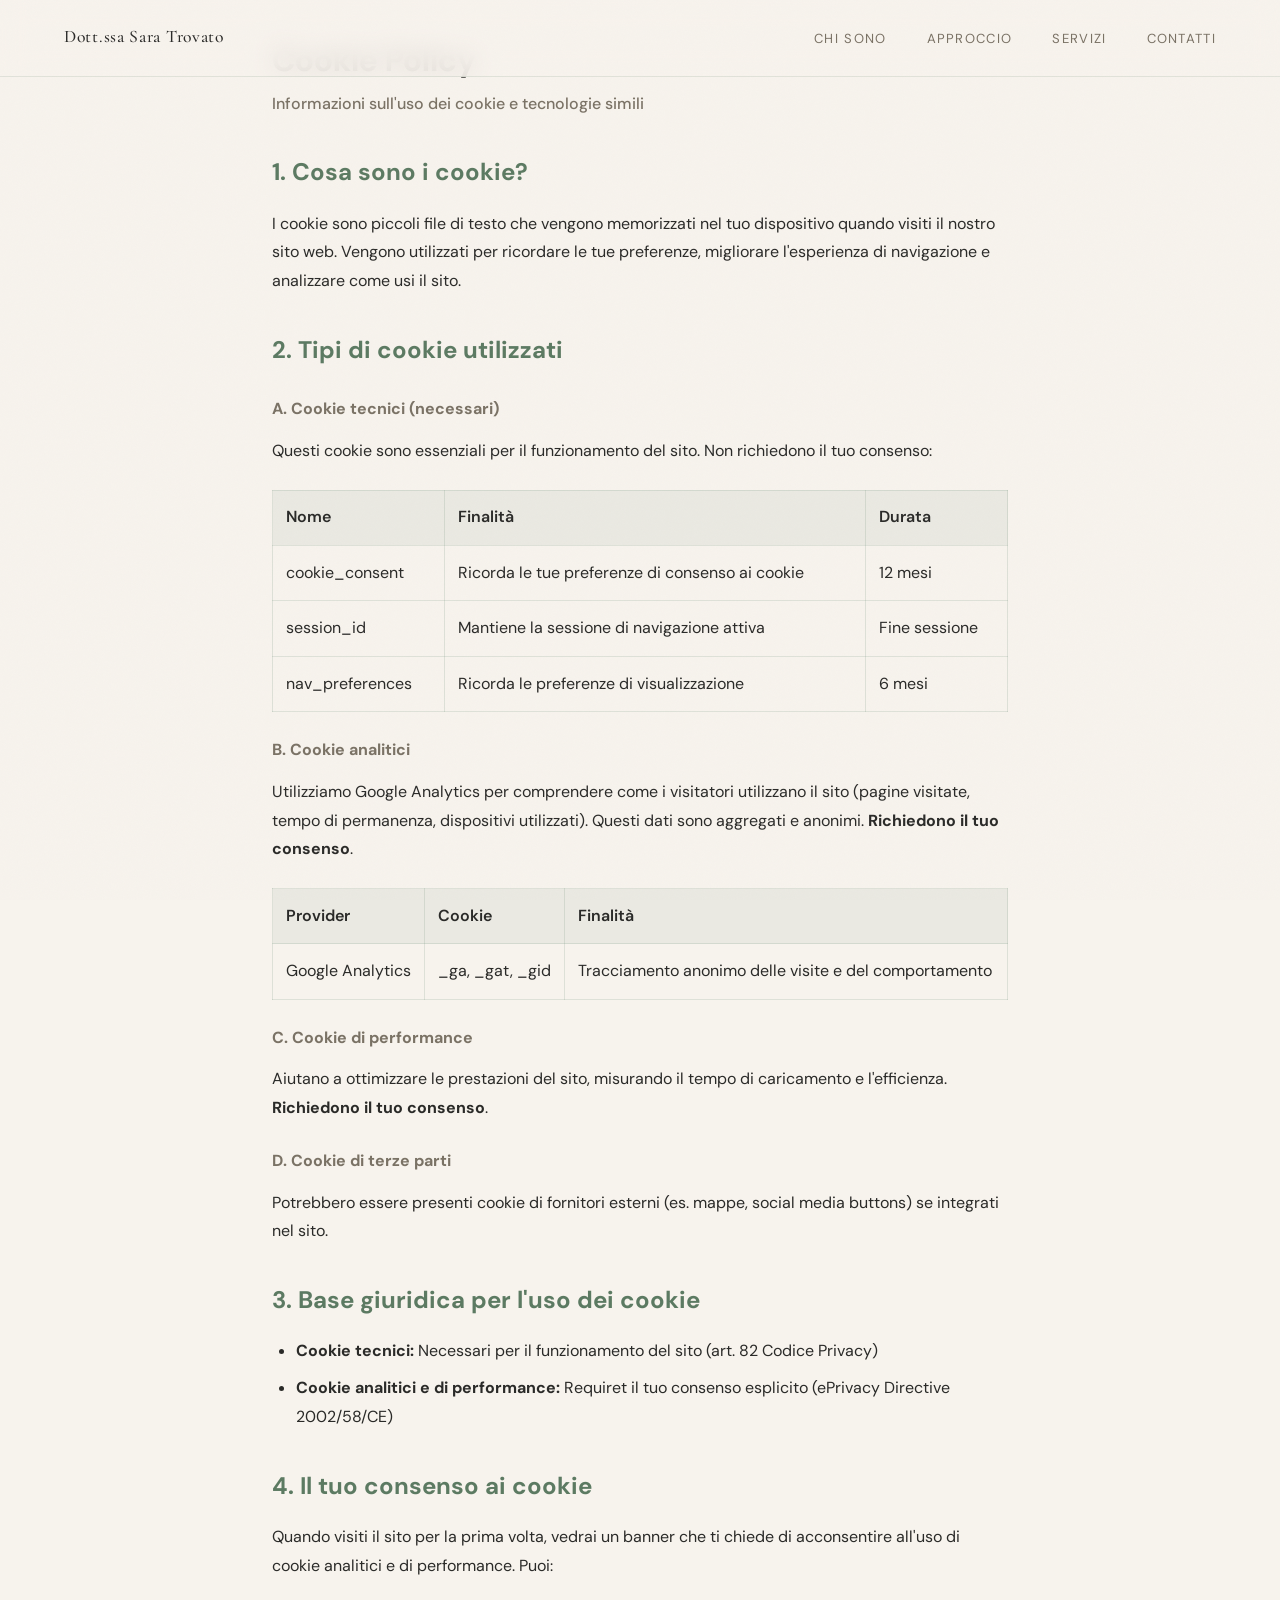
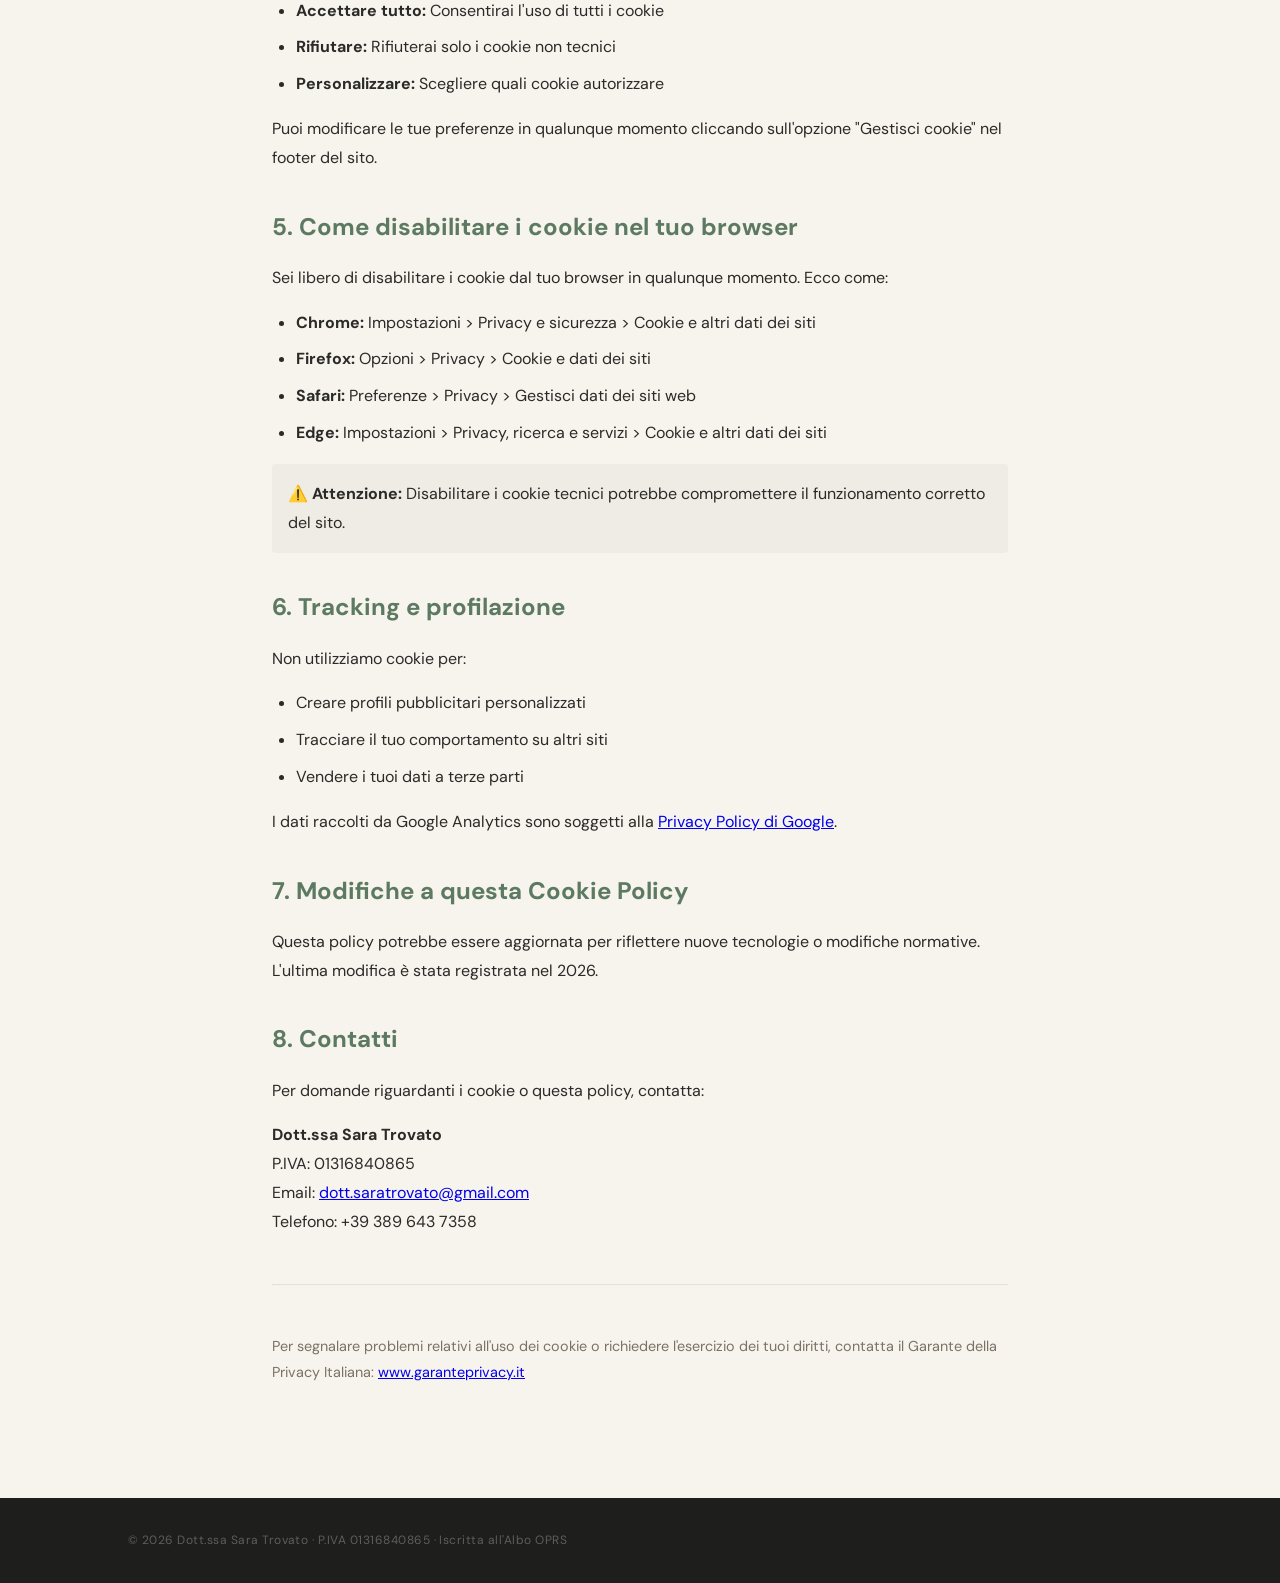
==== cookie.html @ 1e1a82c6 "Initial commit: sito psicoterapia con privacy, cookie policy e google analytics setup" ====
<!DOCTYPE html>
<html lang="it">
<head>
  <meta charset="UTF-8" />
  <meta name="viewport" content="width=device-width, initial-scale=1.0" />
  <title>Cookie Policy — Dott.ssa Sara Trovato</title>
  <link rel="preconnect" href="https://fonts.googleapis.com" />
  <link rel="preconnect" href="https://fonts.gstatic.com" crossorigin />
  <link href="https://fonts.googleapis.com/css2?family=Cormorant+Garamond:ital,wght@0,300;0,400;0,500;0,600;1,300;1,400&family=DM+Sans:wght@300;400;500&display=swap" rel="stylesheet" />
  <link rel="stylesheet" href="styles.css" />
  <style>
    .policy-content { max-width: 800px; margin: 0 auto; padding: 2rem; line-height: 1.8; }
    .policy-content h2 { margin-top: 2rem; margin-bottom: 1rem; color: var(--sage-dk); }
    .policy-content h3 { margin-top: 1.5rem; margin-bottom: 0.8rem; font-size: 1rem; color: var(--warm-mid); }
    .policy-content p { margin-bottom: 1rem; }
    .policy-content ul { margin-left: 1.5rem; margin-bottom: 1rem; }
    .policy-content li { margin-bottom: 0.5rem; }
    .cookie-table { width: 100%; border-collapse: collapse; margin: 1.5rem 0; }
    .cookie-table th, .cookie-table td { border: 1px solid rgba(122, 148, 128, 0.2); padding: 0.8rem; text-align: left; }
    .cookie-table th { background: rgba(122, 148, 128, 0.1); font-weight: 600; }
  </style>
</head>
<body>
  <nav style="margin-bottom: 6rem;">
    <a class="nav-name" href="index.html">Dott.ssa Sara Trovato</a>
    <ul class="nav-links">
      <li><a href="index.html#chi-sono">Chi sono</a></li>
      <li><a href="index.html#approccio">Approccio</a></li>
      <li><a href="index.html#servizi">Servizi</a></li>
      <li><a href="index.html#contatti">Contatti</a></li>
    </ul>
  </nav>

  <div class="policy-content">
    <h1>Cookie Policy</h1>
    <p style="font-weight: 500; color: var(--warm-mid);">Informazioni sull'uso dei cookie e tecnologie simili</p>

    <h2>1. Cosa sono i cookie?</h2>
    <p>
      I cookie sono piccoli file di testo che vengono memorizzati nel tuo dispositivo quando visiti il nostro sito web. Vengono utilizzati per ricordare le tue preferenze, migliorare l'esperienza di navigazione e analizzare come usi il sito.
    </p>

    <h2>2. Tipi di cookie utilizzati</h2>

    <h3>A. Cookie tecnici (necessari)</h3>
    <p>
      Questi cookie sono essenziali per il funzionamento del sito. Non richiedono il tuo consenso:
    </p>
    <table class="cookie-table">
      <tr>
        <th>Nome</th>
        <th>Finalità</th>
        <th>Durata</th>
      </tr>
      <tr>
        <td>cookie_consent</td>
        <td>Ricorda le tue preferenze di consenso ai cookie</td>
        <td>12 mesi</td>
      </tr>
      <tr>
        <td>session_id</td>
        <td>Mantiene la sessione di navigazione attiva</td>
        <td>Fine sessione</td>
      </tr>
      <tr>
        <td>nav_preferences</td>
        <td>Ricorda le preferenze di visualizzazione</td>
        <td>6 mesi</td>
      </tr>
    </table>

    <h3>B. Cookie analitici</h3>
    <p>
      Utilizziamo Google Analytics per comprendere come i visitatori utilizzano il sito (pagine visitate, tempo di permanenza, dispositivi utilizzati). Questi dati sono aggregati e anonimi. <strong>Richiedono il tuo consenso</strong>.
    </p>
    <table class="cookie-table">
      <tr>
        <th>Provider</th>
        <th>Cookie</th>
        <th>Finalità</th>
      </tr>
      <tr>
        <td>Google Analytics</td>
        <td>_ga, _gat, _gid</td>
        <td>Tracciamento anonimo delle visite e del comportamento</td>
      </tr>
    </table>

    <h3>C. Cookie di performance</h3>
    <p>
      Aiutano a ottimizzare le prestazioni del sito, misurando il tempo di caricamento e l'efficienza. <strong>Richiedono il tuo consenso</strong>.
    </p>

    <h3>D. Cookie di terze parti</h3>
    <p>
      Potrebbero essere presenti cookie di fornitori esterni (es. mappe, social media buttons) se integrati nel sito.
    </p>

    <h2>3. Base giuridica per l'uso dei cookie</h2>
    <ul>
      <li><strong>Cookie tecnici:</strong> Necessari per il funzionamento del sito (art. 82 Codice Privacy)</li>
      <li><strong>Cookie analitici e di performance:</strong> Requiret il tuo consenso esplicito (ePrivacy Directive 2002/58/CE)</li>
    </ul>

    <h2>4. Il tuo consenso ai cookie</h2>
    <p>
      Quando visiti il sito per la prima volta, vedrai un banner che ti chiede di acconsentire all'uso di cookie analitici e di performance. Puoi:
    </p>
    <ul>
      <li><strong>Accettare tutto:</strong> Consentirai l'uso di tutti i cookie</li>
      <li><strong>Rifiutare:</strong> Rifiuterai solo i cookie non tecnici</li>
      <li><strong>Personalizzare:</strong> Scegliere quali cookie autorizzare</li>
    </ul>
    <p>
      Puoi modificare le tue preferenze in qualunque momento cliccando sull'opzione "Gestisci cookie" nel footer del sito.
    </p>

    <h2>5. Come disabilitare i cookie nel tuo browser</h2>
    <p>
      Sei libero di disabilitare i cookie dal tuo browser in qualunque momento. Ecco come:
    </p>
    <ul>
      <li><strong>Chrome:</strong> Impostazioni > Privacy e sicurezza > Cookie e altri dati dei siti</li>
      <li><strong>Firefox:</strong> Opzioni > Privacy > Cookie e dati dei siti</li>
      <li><strong>Safari:</strong> Preferenze > Privacy > Gestisci dati dei siti web</li>
      <li><strong>Edge:</strong> Impostazioni > Privacy, ricerca e servizi > Cookie e altri dati dei siti</li>
    </ul>
    <p style="background: rgba(122, 148, 128, 0.08); padding: 1rem; border-radius: 4px; margin-top: 1rem;">
      ⚠️ <strong>Attenzione:</strong> Disabilitare i cookie tecnici potrebbe compromettere il funzionamento corretto del sito.
    </p>

    <h2>6. Tracking e profilazione</h2>
    <p>
      Non utilizziamo cookie per:
    </p>
    <ul>
      <li>Creare profili pubblicitari personalizzati</li>
      <li>Tracciare il tuo comportamento su altri siti</li>
      <li>Vendere i tuoi dati a terze parti</li>
    </ul>
    <p>
      I dati raccolti da Google Analytics sono soggetti alla <a href="https://policies.google.com/privacy" target="_blank">Privacy Policy di Google</a>.
    </p>

    <h2>7. Modifiche a questa Cookie Policy</h2>
    <p>
      Questa policy potrebbe essere aggiornata per riflettere nuove tecnologie o modifiche normative. L'ultima modifica è stata registrata nel 2026.
    </p>

    <h2>8. Contatti</h2>
    <p>
      Per domande riguardanti i cookie o questa policy, contatta:
    </p>
    <p>
      <strong>Dott.ssa Sara Trovato</strong><br>
      P.IVA: 01316840865<br>
      Email: <a href="mailto:dott.saratrovato@gmail.com">dott.saratrovato@gmail.com</a><br>
      Telefono: +39 389 643 7358
    </p>

    <hr style="margin: 3rem 0; opacity: 0.2;">

    <p style="font-size: 0.9rem; color: var(--warm-mid);">
      Per segnalare problemi relativi all'uso dei cookie o richiedere l'esercizio dei tuoi diritti, contatta il Garante della Privacy Italiana: <a href="https://www.garanteprivacy.it" target="_blank">www.garanteprivacy.it</a>
    </p>
  </div>

  <footer style="margin-top: 4rem;">
    <p>© 2026 Dott.ssa Sara Trovato · P.IVA 01316840865 · Iscritta all'Albo OPRS</p>
  </footer>

  <script src="script.js"></script>
</body>
</html>
---- styles.css ----
*, *::before, *::after { box-sizing: border-box; margin: 0; padding: 0; }

:root {
  --cream:   #F7F3ED;
  --ivory:   #EDE8DF;
  --sage:    #7A9480;
  --sage-lt: #A8BEA8;
  --sage-dk: #5C7A62;
  --charcoal:#2A2A28;
  --warm-mid:#7A7265;
  --blush:   #C9A98A;
  --white:   #FFFFFF;
}

html { scroll-behavior: smooth; }

body {
  font-family: 'DM Sans', sans-serif;
  background: var(--cream);
  color: var(--charcoal);
  line-height: 1.75;
  overflow-x: hidden;
}

/* ─── GRAIN OVERLAY ─── */
body::before {
  content: '';
  position: fixed;
  inset: 0;
  pointer-events: none;
  z-index: 999;
  opacity: .025;
  background-image: url("data:image/svg+xml,%3Csvg viewBox='0 0 256 256' xmlns='http://www.w3.org/2000/svg'%3E%3Cfilter id='n'%3E%3CfeTurbulence type='fractalNoise' baseFrequency='0.9' numOctaves='4' stitchTiles='stitch'/%3E%3C/filter%3E%3Crect width='100%25' height='100%25' filter='url(%23n)'/%3E%3C/svg%3E");
  background-size: 200px;
}

/* ─── NAV ─── */
nav {
  position: fixed;
  top: 0; left: 0; right: 0;
  z-index: 100;
  display: flex;
  justify-content: space-between;
  align-items: center;
  padding: 1.4rem 4rem;
  background: rgba(247,243,237,.88);
  backdrop-filter: blur(12px);
  border-bottom: 1px solid rgba(122,148,128,.18);
  transition: padding .3s;
}
.nav-name {
  font-family: 'Cormorant Garamond', serif;
  font-weight: 500;
  font-size: 1.1rem;
  letter-spacing: .04em;
  color: var(--charcoal);
  text-decoration: none;
}
.nav-links { display: flex; gap: 2.5rem; list-style: none; }
.nav-links a {
  font-size: .82rem;
  font-weight: 400;
  letter-spacing: .1em;
  text-transform: uppercase;
  color: var(--warm-mid);
  text-decoration: none;
  transition: color .25s;
}
.nav-links a:hover { color: var(--sage-dk); }

/* ─── HERO ─── */
.hero {
  min-height: 100vh;
  display: grid;
  grid-template-columns: 1fr 1fr;
  padding-top: 80px;
}
.hero-text {
  display: flex;
  flex-direction: column;
  justify-content: center;
  padding: 6rem 5rem 6rem 8rem;
}
.hero-eyebrow {
  font-size: .78rem;
  font-weight: 400;
  letter-spacing: .2em;
  text-transform: uppercase;
  color: var(--sage);
  margin-bottom: 1.6rem;
}
.hero-name {
  font-family: 'Cormorant Garamond', serif;
  font-weight: 300;
  font-size: clamp(3rem, 5vw, 5rem);
  line-height: 1.1;
  color: var(--charcoal);
  margin-bottom: .6rem;
}
.hero-name em {
  font-style: italic;
  color: var(--sage-dk);
}
.hero-title {
  font-family: 'Cormorant Garamond', serif;
  font-size: 1.15rem;
  font-weight: 400;
  font-style: italic;
  color: var(--warm-mid);
  letter-spacing: .03em;
  margin-bottom: 2.4rem;
}
.hero-tagline {
  font-size: 1.02rem;
  font-weight: 300;
  color: var(--charcoal);
  max-width: 420px;
  margin-bottom: 3.2rem;
  line-height: 1.8;
}
.hero-cta {
  display: flex;
  flex-wrap: wrap;
  gap: 1rem;
}
.btn {
  display: inline-flex;
  align-items: center;
  gap: .55rem;
  padding: .85rem 1.8rem;
  border-radius: 2px;
  font-family: 'DM Sans', sans-serif;
  font-size: .82rem;
  font-weight: 500;
  letter-spacing: .08em;
  text-transform: uppercase;
  text-decoration: none;
  cursor: pointer;
  border: none;
  transition: all .25s ease;
}
.btn-whatsapp {
  background: var(--sage);
  color: var(--white);
}
.btn-whatsapp:hover { background: var(--sage-dk); transform: translateY(-2px); box-shadow: 0 6px 20px rgba(92,122,98,.25); }
.btn-email {
  background: transparent;
  color: var(--charcoal);
  border: 1.5px solid var(--charcoal);
}
.btn-email:hover { background: var(--charcoal); color: var(--cream); transform: translateY(-2px); }
.btn-tel {
  background: transparent;
  color: var(--warm-mid);
  border: 1.5px solid var(--ivory);
}
.btn-tel:hover { border-color: var(--warm-mid); color: var(--charcoal); }

.hero-visual {
  position: relative;
  overflow: hidden;
  background: var(--ivory);
}
.hero-visual::after {
  content: '';
  position: absolute;
  inset: 0;
  background: linear-gradient(135deg, rgba(122,148,128,.12) 0%, rgba(201,169,138,.08) 100%);
}
.hero-photo-placeholder {
  width: 100%;
  height: 100%;
  object-fit: cover;
  display: block;
  filter: saturate(.85);
}
.hero-visual-text {
  position: absolute;
  bottom: 3rem;
  left: 3rem;
  z-index: 2;
  font-family: 'Cormorant Garamond', serif;
  font-style: italic;
  font-size: .95rem;
  color: var(--charcoal);
  background: rgba(247,243,237,.82);
  backdrop-filter: blur(8px);
  padding: 1rem 1.4rem;
  max-width: 280px;
  line-height: 1.6;
  border-left: 2px solid var(--sage);
}

/* placeholder SVG hero image */
.hero-bg-svg {
  width: 100%;
  height: 100%;
  object-fit: cover;
}

/* ─── SECTIONS ─── */
section { padding: 7rem 8rem; }
section:nth-child(even) { background: var(--ivory); }

.section-label {
  font-size: .75rem;
  font-weight: 500;
  letter-spacing: .22em;
  text-transform: uppercase;
  color: var(--sage);
  margin-bottom: 1.2rem;
  display: flex;
  align-items: center;
  gap: 1rem;
}
.section-label::after {
  content: '';
  display: block;
  height: 1px;
  width: 40px;
  background: var(--sage-lt);
}
.section-title {
  font-family: 'Cormorant Garamond', serif;
  font-weight: 300;
  font-size: clamp(2rem, 3.5vw, 3rem);
  line-height: 1.2;
  color: var(--charcoal);
  margin-bottom: 2.4rem;
}
.section-title em { font-style: italic; color: var(--sage-dk); }

/* ─── CHI SONO ─── */
.chi-sono-grid {
  display: grid;
  grid-template-columns: 1fr 1.3fr;
  gap: 6rem;
  align-items: start;
}
.photo-frame {
  position: relative;
}
.photo-frame::before {
  content: '';
  position: absolute;
  top: -1.2rem; left: -1.2rem;
  width: 100%; height: 100%;
  border: 1.5px solid var(--sage-lt);
  border-radius: 2px;
  z-index: 0;
}
.photo-frame svg, .photo-frame img {
  width: 100%;
  aspect-ratio: 3/4;
  object-fit: cover;
  display: block;
  position: relative;
  z-index: 1;
  border-radius: 2px;
}
.bio-text p { font-size: .97rem; font-weight: 300; color: var(--charcoal); margin-bottom: 1.4rem; line-height: 1.85; }
.formation-list {
  margin-top: 2rem;
  list-style: none;
  border-top: 1px solid var(--ivory);
  padding-top: 2rem;
}
.formation-list li {
  font-size: .85rem;
  font-weight: 300;
  color: var(--warm-mid);
  padding: .55rem 0;
  border-bottom: 1px solid rgba(237,232,223,.8);
  display: flex;
  gap: 1rem;
}
.formation-list li .year {
  font-family: 'Cormorant Garamond', serif;
  font-style: italic;
  font-size: .92rem;
  color: var(--sage);
  white-space: nowrap;
  min-width: 40px;
}

/* ─── APPROCCIO ─── */
.approccio-inner { max-width: 860px; }
blockquote {
  font-family: 'Cormorant Garamond', serif;
  font-size: clamp(1.25rem, 2vw, 1.7rem);
  font-style: italic;
  font-weight: 300;
  line-height: 1.65;
  color: var(--charcoal);
  border-left: 3px solid var(--sage);
  padding: 1.5rem 2.5rem;
  margin: 2.5rem 0;
  position: relative;
}
blockquote cite {
  display: block;
  margin-top: 1rem;
  font-size: .78rem;
  font-style: normal;
  font-family: 'DM Sans', sans-serif;
  letter-spacing: .12em;
  text-transform: uppercase;
  color: var(--warm-mid);
}
.approccio-pillars {
  display: grid;
  grid-template-columns: repeat(3, 1fr);
  gap: 2rem;
  margin-top: 3.5rem;
}
.pillar {
  padding: 2rem;
  background: var(--cream);
  border-radius: 2px;
  border-top: 2px solid var(--sage);
}
.pillar h4 {
  font-family: 'Cormorant Garamond', serif;
  font-size: 1.15rem;
  font-weight: 500;
  margin-bottom: .7rem;
  color: var(--charcoal);
}
.pillar p { font-size: .85rem; font-weight: 300; color: var(--warm-mid); line-height: 1.75; }

/* ─── AREE DI INTERVENTO ─── */
.aree-grid {
  display: grid;
  grid-template-columns: repeat(3, 1fr);
  gap: 1.5rem;
  margin-top: 1rem;
}
.area-card {
  padding: 2rem 1.8rem;
  background: var(--cream);
  border-radius: 2px;
  border-bottom: 2px solid transparent;
  transition: border-color .3s, transform .3s;
  cursor: default;
}
section:nth-child(even) .area-card { background: var(--white); }
.area-card:hover { border-color: var(--sage); transform: translateY(-4px); }
.area-card h4 {
  font-family: 'Cormorant Garamond', serif;
  font-size: 1.1rem;
  font-weight: 500;
  color: var(--charcoal);
  margin-bottom: .6rem;
}
.area-card p { font-size: .84rem; font-weight: 300; color: var(--warm-mid); line-height: 1.7; }
.area-dot { display: inline-block; width: 6px; height: 6px; border-radius: 50%; background: var(--sage); margin-bottom: 1rem; }

/* ─── MODALITÀ ─── */
.modalita-grid { display: grid; grid-template-columns: 1fr 1fr; gap: 3rem; }
.modalita-card {
  padding: 3rem;
  border: 1.5px solid var(--ivory);
  border-radius: 2px;
  position: relative;
  overflow: hidden;
}
.modalita-card::before {
  content: '';
  position: absolute;
  top: 0; left: 0;
  width: 100%; height: 3px;
  background: linear-gradient(90deg, var(--sage), var(--blush));
}
.modalita-card h3 {
  font-family: 'Cormorant Garamond', serif;
  font-size: 1.6rem;
  font-weight: 400;
  color: var(--charcoal);
  margin-bottom: 1rem;
}
.modalita-card p { font-size: .92rem; font-weight: 300; color: var(--warm-mid); line-height: 1.8; }
.modalita-icon { font-size: 1.8rem; margin-bottom: 1.2rem; }

/* ─── CONTATTI ─── */
#contatti {
  background: var(--charcoal);
  text-align: center;
}
#contatti .section-label { color: var(--sage-lt); justify-content: center; }
#contatti .section-label::after { background: var(--sage-dk); }
#contatti .section-title { color: var(--cream); }
#contatti .contact-sub {
  font-size: .97rem;
  font-weight: 300;
  color: rgba(247,243,237,.6);
  max-width: 480px;
  margin: 0 auto 3.5rem;
}
.contact-buttons {
  display: flex;
  justify-content: center;
  flex-wrap: wrap;
  gap: 1.2rem;
  margin-bottom: 4rem;
}
.btn-contact-wa {
  background: #25D366;
  color: var(--white);
  font-size: .88rem;
  padding: 1rem 2.2rem;
}
.btn-contact-wa:hover { background: #1EBD59; transform: translateY(-2px); box-shadow: 0 8px 24px rgba(37,211,102,.3); }
.btn-contact-email {
  background: transparent;
  color: var(--cream);
  border: 1.5px solid rgba(247,243,237,.3);
  font-size: .88rem;
  padding: 1rem 2.2rem;
}
.btn-contact-email:hover { border-color: var(--cream); background: rgba(247,243,237,.08); transform: translateY(-2px); }
.btn-contact-tel {
  background: var(--sage);
  color: var(--white);
  font-size: .88rem;
  padding: 1rem 2.2rem;
}
.btn-contact-tel:hover { background: var(--sage-dk); transform: translateY(-2px); }
.contact-info {
  display: flex;
  justify-content: center;
  gap: 3rem;
  font-size: .82rem;
  font-weight: 300;
  color: rgba(247,243,237,.45);
}
.contact-info span { display: flex; align-items: center; gap: .5rem; }

/* ─── FOOTER ─── */
footer {
  background: #1E1E1C;
  padding: 2rem 8rem;
  display: flex;
  justify-content: space-between;
  align-items: center;
}
footer p { font-size: .75rem; color: rgba(247,243,237,.3); letter-spacing: .04em; }
footer a { color: rgba(247,243,237,.4); text-decoration: none; font-size: .75rem; }
footer a:hover { color: var(--sage-lt); }

/* ─── FLOATING CONTACT BUTTONS ─── */
.floating-contacts {
  position: fixed;
  right: 1.6rem;
  bottom: 2.5rem;
  z-index: 200;
  display: flex;
  flex-direction: column;
  gap: .75rem;
}
.float-btn {
  width: 48px; height: 48px;
  border-radius: 50%;
  display: flex; align-items: center; justify-content: center;
  text-decoration: none;
  box-shadow: 0 4px 16px rgba(0,0,0,.18);
  transition: transform .25s, box-shadow .25s;
}
.float-btn:hover { transform: scale(1.1); box-shadow: 0 6px 22px rgba(0,0,0,.24); }
.float-btn svg { width: 20px; height: 20px; stroke: #fff; fill: none; stroke-width: 2; stroke-linecap: round; stroke-linejoin: round; }
.float-wa  { background: #25D366; }
.float-tel { background: var(--sage-dk); }
.float-mail{ background: var(--blush); }

/* ─── CONTATTI GRID ─── */
.contatti-grid {
  display: grid;
  grid-template-columns: 1fr 1.2fr;
  gap: 4rem;
  margin-top: 3rem;
  align-items: start;
}
.contatti-info-card {
  background: rgba(255,255,255,.07);
  border: 1px solid rgba(247,243,237,.12);
  border-radius: 2px;
  padding: 2.5rem;
}
.contatti-info-card h3 {
  font-family: 'Cormorant Garamond', serif;
  font-size: 1.25rem;
  font-weight: 400;
  color: var(--cream);
  margin-bottom: 2rem;
  display: flex;
  align-items: center;
  gap: .7rem;
}
.contatti-info-card h3 svg { width:18px;height:18px;stroke:var(--sage-lt);fill:none;stroke-width:2;stroke-linecap:round;stroke-linejoin:round; }
.info-row {
  display: flex;
  align-items: flex-start;
  gap: 1rem;
  padding: 1rem 0;
  border-bottom: 1px solid rgba(247,243,237,.08);
  text-decoration: none;
  justify-content: flex-start;
}
.info-row:last-child { border-bottom: none; }
.info-row svg { width:16px;height:16px;stroke:var(--sage-lt);fill:none;stroke-width:2;stroke-linecap:round;stroke-linejoin:round;flex-shrink:0;margin-top:4px; }
.info-row-text { display: flex; flex-direction: column; text-align: left; }
.info-row-label { font-size: .7rem; letter-spacing: .16em; text-transform: uppercase; color: rgba(247,243,237,.35); margin-bottom: .3rem; }
.info-row-value { font-size: .9rem; font-weight: 300; color: rgba(247,243,237,.8); transition: color .2s; line-height: 1.5; }
a.info-row:hover .info-row-value { color: var(--sage-lt); }

.map-wrap {
  margin-top: 2rem;
  border-radius: 2px;
  overflow: hidden;
  border: 1px solid rgba(247,243,237,.1);
}
.map-wrap iframe { display: block; width: 100%; height: 200px; border: none; filter: grayscale(30%) contrast(1.05); }
.map-label {
  font-size: .7rem; letter-spacing: .16em; text-transform: uppercase;
  color: rgba(247,243,237,.35); margin-bottom: .8rem;
  display: flex; align-items: center; gap: .5rem;
}
.map-label svg { width:12px;height:12px;stroke:var(--sage-lt);fill:none;stroke-width:2;stroke-linecap:round;stroke-linejoin:round; }

/* ─── FORM ─── */
.contatti-form-card {
  background: rgba(255,255,255,.05);
  border: 1px solid rgba(247,243,237,.1);
  border-radius: 2px;
  padding: 2.5rem;
}
.contatti-form-card h3 {
  font-family: 'Cormorant Garamond', serif;
  font-size: 1.25rem;
  font-weight: 400;
  color: var(--cream);
  margin-bottom: .5rem;
  display: flex; align-items: center; gap: .7rem;
}
.contatti-form-card h3 svg { width:18px;height:18px;stroke:var(--sage-lt);fill:none;stroke-width:2;stroke-linecap:round;stroke-linejoin:round; }
.form-sub { font-size:.85rem;font-weight:300;color:rgba(247,243,237,.45);margin-bottom:2rem;line-height:1.6; }
.form-field { margin-bottom: 1.2rem; }
.form-field label { display:block;font-size:.72rem;letter-spacing:.15em;text-transform:uppercase;color:rgba(247,243,237,.45);margin-bottom:.5rem; }
.form-field input,
.form-field textarea,
.form-field select {
  width: 100%;
  background: rgba(255,255,255,.06);
  border: 1px solid rgba(247,243,237,.15);
  border-radius: 2px;
  padding: .85rem 1rem;
  font-family: 'DM Sans', sans-serif;
  font-size: .9rem;
  font-weight: 300;
  color: var(--cream);
  outline: none;
  transition: border-color .25s, background .25s;
  -webkit-appearance: none;
}
.form-field input::placeholder,
.form-field textarea::placeholder { color: rgba(247,243,237,.25); }
.form-field input:focus,
.form-field textarea:focus { border-color: var(--sage); background: rgba(122,148,128,.08); }
.form-field textarea { resize: vertical; min-height: 130px; }
.form-row { display: grid; grid-template-columns: 1fr 1fr; gap: 1.2rem; }
.btn-submit {
  width: 100%;
  background: var(--sage);
  color: var(--white);
  border: none;
  border-radius: 2px;
  padding: 1rem;
  font-family: 'DM Sans', sans-serif;
  font-size: .82rem;
  font-weight: 500;
  letter-spacing: .1em;
  text-transform: uppercase;
  cursor: pointer;
  transition: background .25s, transform .2s;
  display: flex; align-items: center; justify-content: center; gap: .6rem;
  margin-top: .5rem;
}
.btn-submit svg { width:16px;height:16px;stroke:#fff;fill:none;stroke-width:2;stroke-linecap:round;stroke-linejoin:round; }
.btn-submit:hover { background: var(--sage-dk); transform: translateY(-2px); }
.form-privacy { font-size:.73rem;font-weight:300;color:rgba(247,243,237,.3);text-align:center;margin-top:1rem;line-height:1.6; }
.form-success {
  display: none;
  text-align: center;
  padding: 2rem;
  font-family: 'Cormorant Garamond', serif;
  font-style: italic;
  font-size: 1.15rem;
  color: var(--sage-lt);
}

@media (max-width: 1024px) {
  .contatti-grid { grid-template-columns: 1fr; gap: 2rem; }
  .form-row { grid-template-columns: 1fr; }
}

/* ─── ICON SVG ─── */
.icon { width: 16px; height: 16px; stroke: currentColor; fill: none; stroke-width: 2; stroke-linecap: round; stroke-linejoin: round; }

/* ─── RESPONSIVE ─── */
@media (max-width: 1024px) {
  nav { padding: 1.2rem 2.5rem; }
  .nav-links { gap: 1.5rem; }
  section { padding: 5rem 3.5rem; }
  .hero { grid-template-columns: 1fr; min-height: auto; }
  .hero-text { padding: 7rem 3.5rem 4rem; }
  .hero-visual { height: 60vw; }
  .chi-sono-grid { grid-template-columns: 1fr; gap: 3rem; }
  .photo-frame { max-width: 320px; }
  .aree-grid { grid-template-columns: 1fr 1fr; }
  .approccio-pillars { grid-template-columns: 1fr; }
  .modalita-grid { grid-template-columns: 1fr; }
  footer { padding: 2rem 3rem; flex-direction: column; gap: 1rem; text-align: center; }
}
@media (max-width: 640px) {
  nav { padding: 1rem 1.5rem; }
  .nav-links { display: none; }
  section { padding: 4rem 1.5rem; }
  .hero-text { padding: 6rem 1.5rem 3rem; }
  .aree-grid { grid-template-columns: 1fr; }
  .contact-info { flex-direction: column; gap: 1rem; }
  footer { padding: 2rem 1.5rem; }
}

/* ─── FADE-IN ANIMATION ─── */
.reveal {
  opacity: 0;
  transform: translateY(24px);
  transition: opacity .7s ease, transform .7s ease;
}
.reveal.visible {
  opacity: 1;
  transform: translateY(0);
}
.reveal-d1 { transition-delay: .1s; }
.reveal-d2 { transition-delay: .2s; }
.reveal-d3 { transition-delay: .3s; }
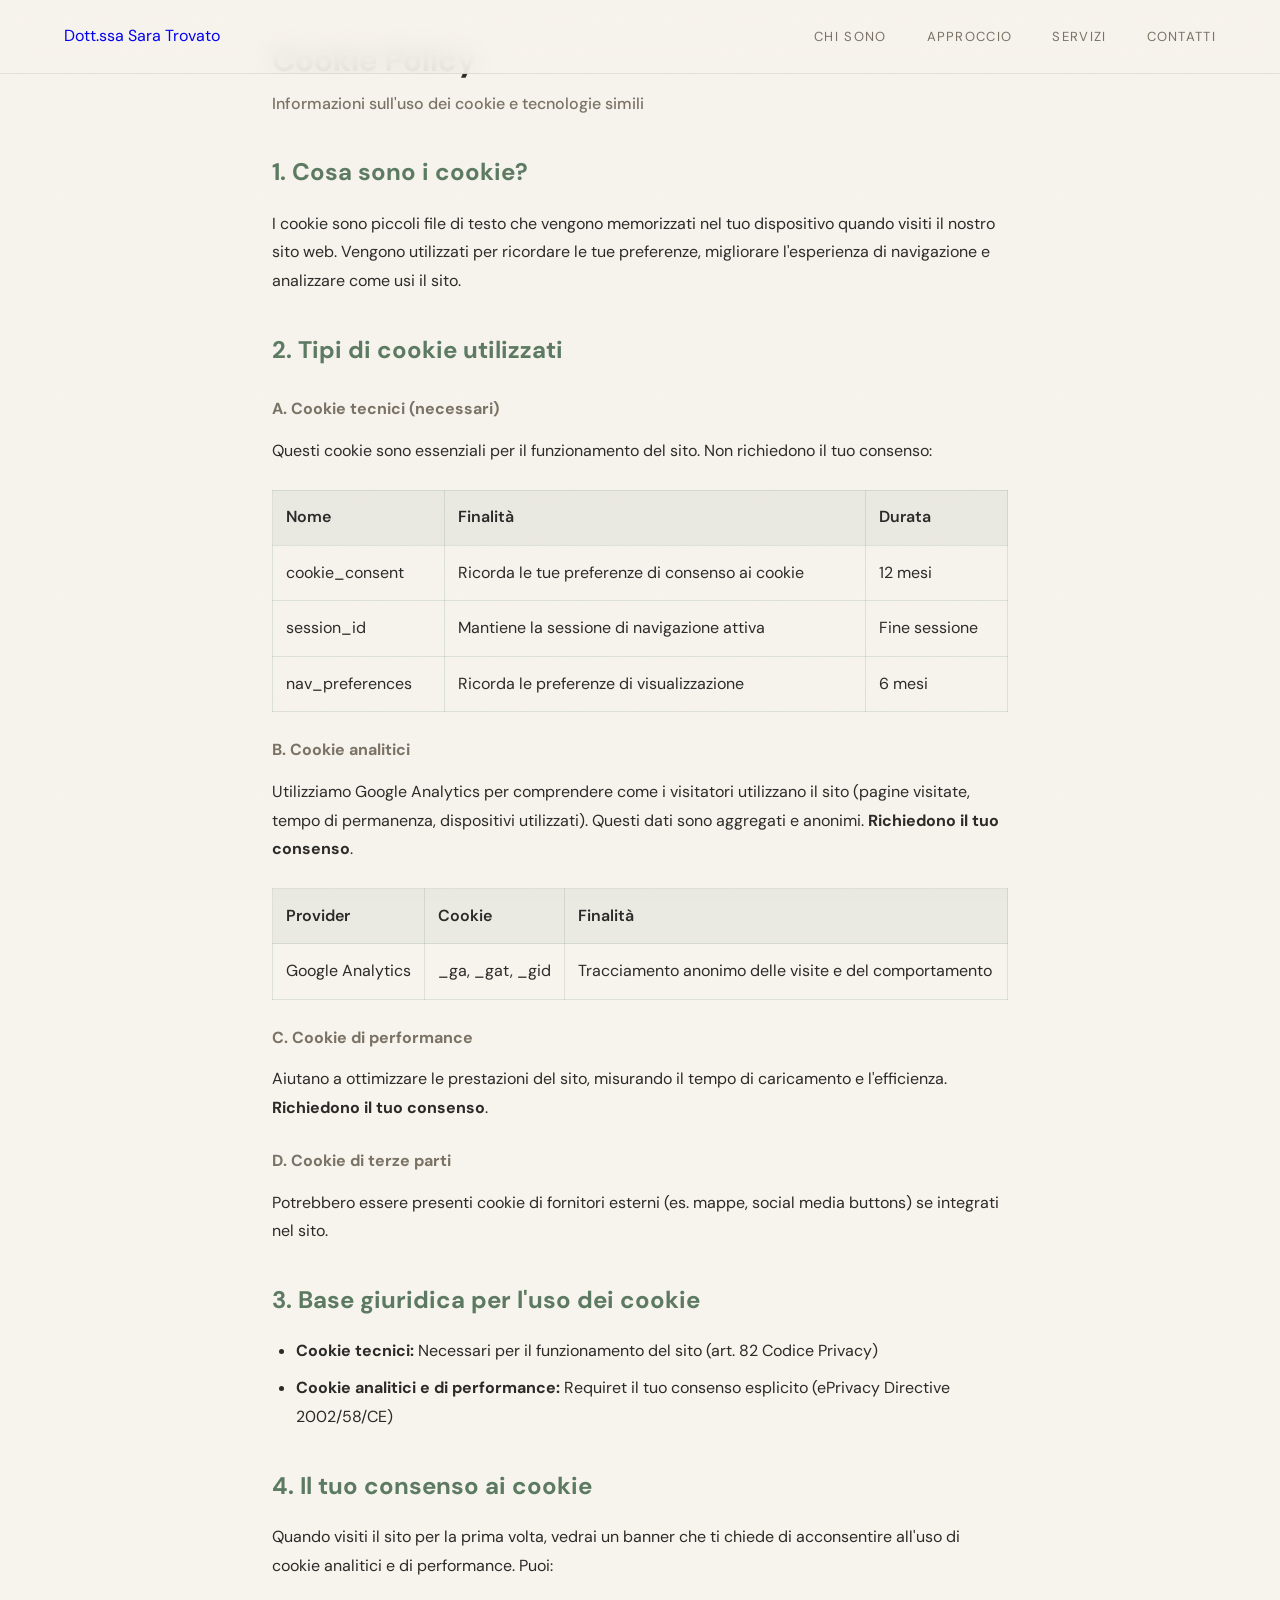
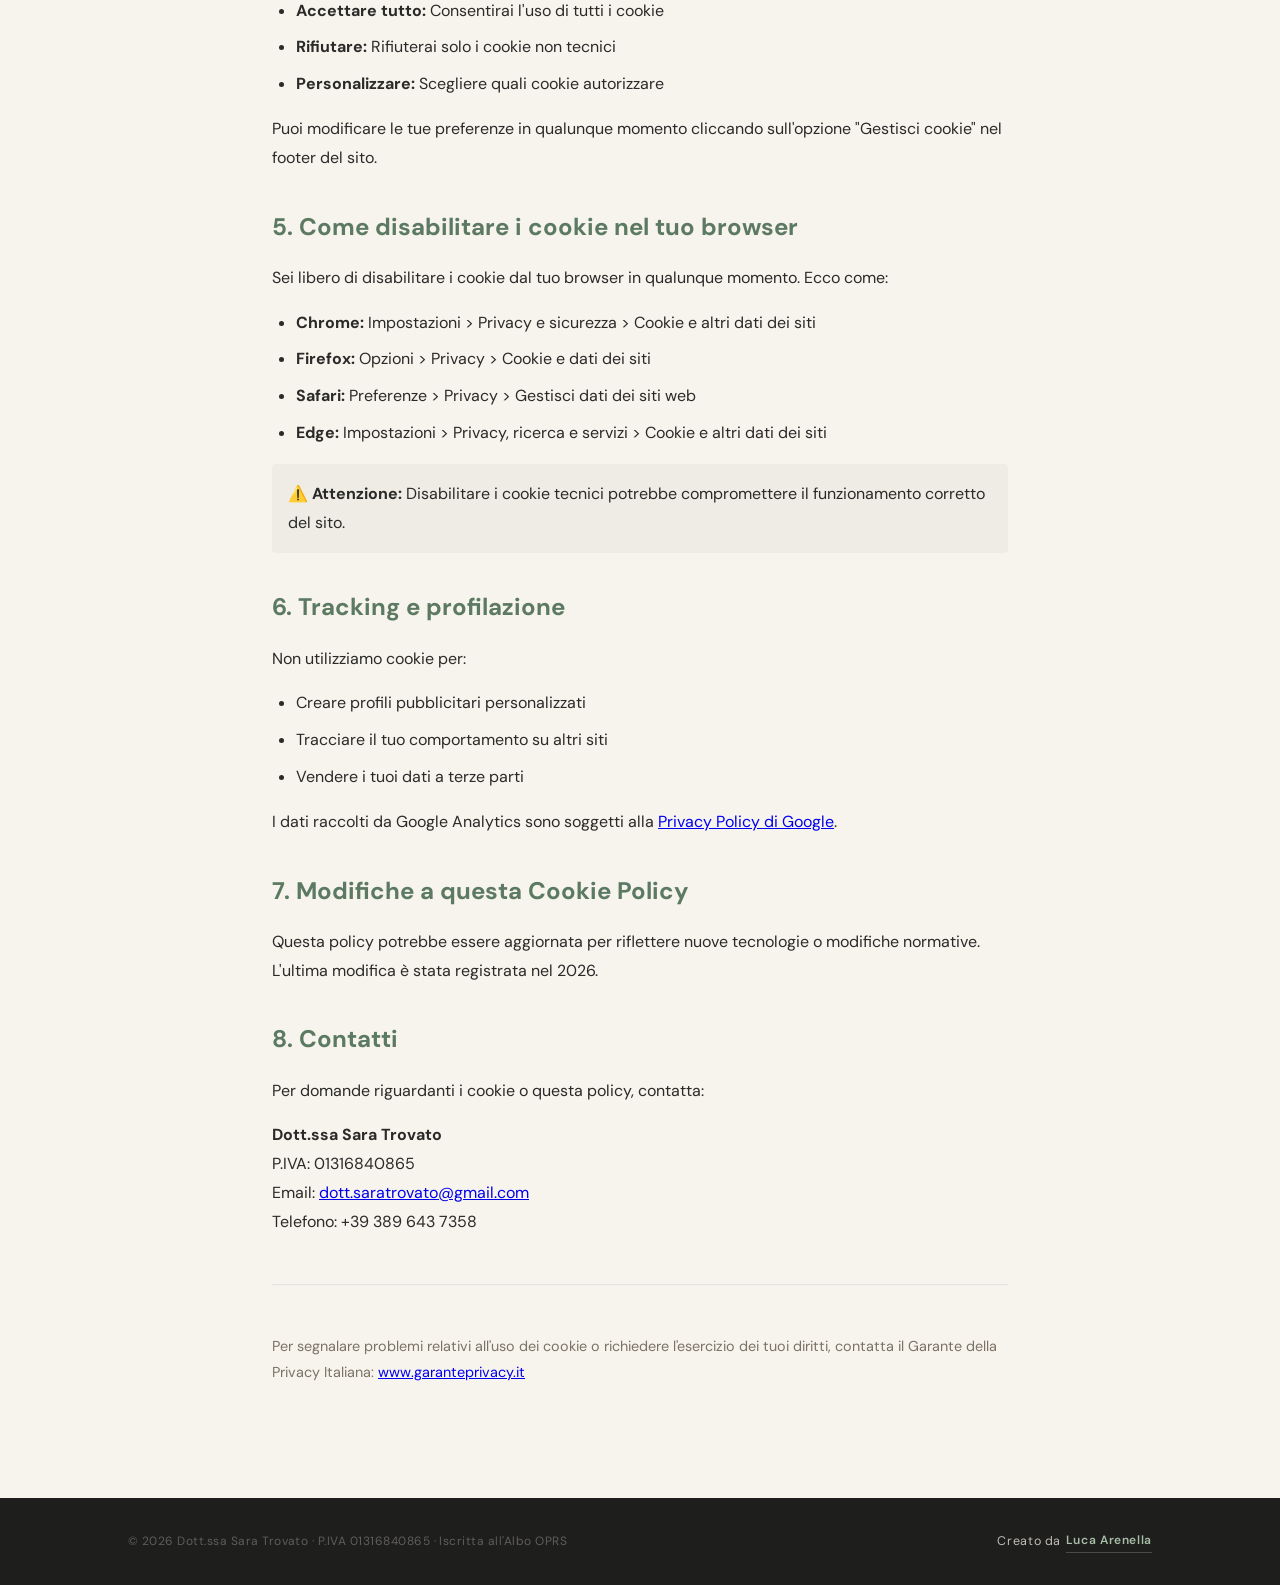
==== commit d7cb9070: "Migliorato visibilità footer: aumentata opacità testo footer-credit a .75, font-weight 600, aggiunto" ====
--- a/cookie.html
+++ b/cookie.html
@@ -167,6 +167,7 @@
 
   <footer style="margin-top: 4rem;">
     <p>© 2026 Dott.ssa Sara Trovato · P.IVA 01316840865 · Iscritta all'Albo OPRS</p>
+    <p class="footer-credit">Creato da <a href="https://lucaarenella.dev" target="_blank">Luca Arenella</a></p>
   </footer>
 
   <script src="script.js"></script>
--- a/styles.css
+++ b/styles.css
@@ -48,14 +48,21 @@
   border-bottom: 1px solid rgba(122,148,128,.18);
   transition: padding .3s;
 }
+nav.scrolled { padding: .9rem 4rem; }
 .nav-name {
-  font-family: 'Cormorant Garamond', serif;
-  font-weight: 500;
-  font-size: 1.1rem;
-  letter-spacing: .04em;
-  color: var(--charcoal);
   text-decoration: none;
-}
+  display: flex;
+  align-items: center;
+  min-width: 0;
+}
+.nav-logo {
+  height: 44px;
+  width: auto;
+  max-width: 100%;
+  display: block;
+  transition: height .3s;
+}
+nav.scrolled .nav-logo { height: 34px; }
 .nav-links { display: flex; gap: 2.5rem; list-style: none; }
 .nav-links a {
   font-size: .82rem;
@@ -65,8 +72,21 @@
   color: var(--warm-mid);
   text-decoration: none;
   transition: color .25s;
+  padding-bottom: 2px;
+  border-bottom: 1.5px solid transparent;
+  transition: color .25s, border-color .25s;
 }
 .nav-links a:hover { color: var(--sage-dk); }
+.nav-links a.active {
+  color: var(--sage-dk);
+  border-bottom-color: var(--sage-dk);
+}
+
+/* ─── SCROLL OFFSET (fixed navbar) ─── */
+section[id] { scroll-margin-top: 90px; }
+@media (max-width: 640px) {
+  section[id] { scroll-margin-top: 24px; }
+}
 
 /* ─── HERO ─── */
 .hero {
@@ -99,12 +119,19 @@
 }
 .hero-name em {
   font-style: italic;
+  font-weight: 400;
   color: var(--sage-dk);
 }
+.hero-name-prefix {
+  font-size: .72em;
+  font-weight: 300;
+  letter-spacing: .04em;
+  color: var(--charcoal);
+}
 .hero-title {
   font-family: 'Cormorant Garamond', serif;
   font-size: 1.15rem;
-  font-weight: 400;
+  font-weight: 600;
   font-style: italic;
   color: var(--warm-mid);
   letter-spacing: .03em;
@@ -126,9 +153,10 @@
 .btn {
   display: inline-flex;
   align-items: center;
+  justify-content: center;
   gap: .55rem;
   padding: .85rem 1.8rem;
-  border-radius: 2px;
+  border-radius: 8px;
   font-family: 'DM Sans', sans-serif;
   font-size: .82rem;
   font-weight: 500;
@@ -160,43 +188,13 @@
 .hero-visual {
   position: relative;
   overflow: hidden;
-  background: var(--ivory);
-}
-.hero-visual::after {
-  content: '';
-  position: absolute;
-  inset: 0;
-  background: linear-gradient(135deg, rgba(122,148,128,.12) 0%, rgba(201,169,138,.08) 100%);
-}
-.hero-photo-placeholder {
+}
+.hero-visual-img {
   width: 100%;
   height: 100%;
   object-fit: cover;
+  object-position: center;
   display: block;
-  filter: saturate(.85);
-}
-.hero-visual-text {
-  position: absolute;
-  bottom: 3rem;
-  left: 3rem;
-  z-index: 2;
-  font-family: 'Cormorant Garamond', serif;
-  font-style: italic;
-  font-size: .95rem;
-  color: var(--charcoal);
-  background: rgba(247,243,237,.82);
-  backdrop-filter: blur(8px);
-  padding: 1rem 1.4rem;
-  max-width: 280px;
-  line-height: 1.6;
-  border-left: 2px solid var(--sage);
-}
-
-/* placeholder SVG hero image */
-.hero-bg-svg {
-  width: 100%;
-  height: 100%;
-  object-fit: cover;
 }
 
 /* ─── SECTIONS ─── */
@@ -247,7 +245,7 @@
   top: -1.2rem; left: -1.2rem;
   width: 100%; height: 100%;
   border: 1.5px solid var(--sage-lt);
-  border-radius: 2px;
+  border-radius: 10px;
   z-index: 0;
 }
 .photo-frame svg, .photo-frame img {
@@ -257,7 +255,7 @@
   display: block;
   position: relative;
   z-index: 1;
-  border-radius: 2px;
+  border-radius: 10px;
 }
 .bio-text p { font-size: .97rem; font-weight: 300; color: var(--charcoal); margin-bottom: 1.4rem; line-height: 1.85; }
 .formation-list {
@@ -317,7 +315,7 @@
 .pillar {
   padding: 2rem;
   background: var(--cream);
-  border-radius: 2px;
+  border-radius: 12px;
   border-top: 2px solid var(--sage);
 }
 .pillar h4 {
@@ -339,7 +337,7 @@
 .area-card {
   padding: 2rem 1.8rem;
   background: var(--cream);
-  border-radius: 2px;
+  border-radius: 12px;
   border-bottom: 2px solid transparent;
   transition: border-color .3s, transform .3s;
   cursor: default;
@@ -355,13 +353,27 @@
 }
 .area-card p { font-size: .84rem; font-weight: 300; color: var(--warm-mid); line-height: 1.7; }
 .area-dot { display: inline-block; width: 6px; height: 6px; border-radius: 50%; background: var(--sage); margin-bottom: 1rem; }
+.area-icon {
+  width: 44px;
+  height: 44px;
+  border-radius: 50%;
+  background: rgba(122, 148, 128, .12);
+  display: flex;
+  align-items: center;
+  justify-content: center;
+  margin-bottom: 1.2rem;
+  color: var(--sage);
+  transition: background .3s;
+}
+.area-icon svg { width: 20px; height: 20px; }
+.area-card:hover .area-icon { background: rgba(122, 148, 128, .22); }
 
 /* ─── MODALITÀ ─── */
 .modalita-grid { display: grid; grid-template-columns: 1fr 1fr; gap: 3rem; }
 .modalita-card {
   padding: 3rem;
   border: 1.5px solid var(--ivory);
-  border-radius: 2px;
+  border-radius: 12px;
   position: relative;
   overflow: hidden;
 }
@@ -381,6 +393,35 @@
 }
 .modalita-card p { font-size: .92rem; font-weight: 300; color: var(--warm-mid); line-height: 1.8; }
 .modalita-icon { font-size: 1.8rem; margin-bottom: 1.2rem; }
+
+/* ─── SCROLL TO TOP ─── */
+#scroll-top {
+  position: fixed;
+  bottom: 2rem;
+  left: 2rem;
+  width: 44px;
+  height: 44px;
+  border-radius: 50%;
+  border: 1.5px solid var(--sage);
+  background: var(--cream);
+  color: var(--sage);
+  display: flex;
+  align-items: center;
+  justify-content: center;
+  cursor: pointer;
+  opacity: 0;
+  pointer-events: none;
+  transform: translateY(10px);
+  transition: opacity .3s, transform .3s;
+  z-index: 999;
+}
+#scroll-top.visible {
+  opacity: 1;
+  pointer-events: auto;
+  transform: translateY(0);
+}
+#scroll-top:hover { background: rgba(122, 148, 128, .12); }
+#scroll-top svg { width: 18px; height: 18px; }
 
 /* ─── CONTATTI ─── */
 #contatti {
@@ -447,6 +488,30 @@
 footer p { font-size: .75rem; color: rgba(247,243,237,.3); letter-spacing: .04em; }
 footer a { color: rgba(247,243,237,.4); text-decoration: none; font-size: .75rem; }
 footer a:hover { color: var(--sage-lt); }
+.footer-credit {
+  font-size: .78rem;
+  letter-spacing: .05em;
+  color: rgba(247,243,237,.75);
+  display: flex;
+  align-items: center;
+  gap: .3rem;
+}
+.footer-credit span {
+  color: rgba(247,243,237,.6);
+}
+.footer-credit a {
+  color: var(--sage-lt);
+  text-decoration: none;
+  font-weight: 600;
+  transition: color .25s, text-decoration .25s;
+  border-bottom: 1px solid rgba(168,190,168,.3);
+  padding-bottom: 1px;
+}
+.footer-credit a:hover {
+  color: var(--sage);
+  text-decoration: none;
+  border-bottom-color: var(--sage);
+}
 
 /* ─── FLOATING CONTACT BUTTONS ─── */
 .floating-contacts {
@@ -483,7 +548,7 @@
 .contatti-info-card {
   background: rgba(255,255,255,.07);
   border: 1px solid rgba(247,243,237,.12);
-  border-radius: 2px;
+  border-radius: 12px;
   padding: 2.5rem;
 }
 .contatti-info-card h3 {
@@ -515,7 +580,7 @@
 
 .map-wrap {
   margin-top: 2rem;
-  border-radius: 2px;
+  border-radius: 12px;
   overflow: hidden;
   border: 1px solid rgba(247,243,237,.1);
 }
@@ -531,7 +596,7 @@
 .contatti-form-card {
   background: rgba(255,255,255,.05);
   border: 1px solid rgba(247,243,237,.1);
-  border-radius: 2px;
+  border-radius: 12px;
   padding: 2.5rem;
 }
 .contatti-form-card h3 {
@@ -552,7 +617,7 @@
   width: 100%;
   background: rgba(255,255,255,.06);
   border: 1px solid rgba(247,243,237,.15);
-  border-radius: 2px;
+  border-radius: 8px;
   padding: .85rem 1rem;
   font-family: 'DM Sans', sans-serif;
   font-size: .9rem;
@@ -573,7 +638,7 @@
   background: var(--sage);
   color: var(--white);
   border: none;
-  border-radius: 2px;
+  border-radius: 8px;
   padding: 1rem;
   font-family: 'DM Sans', sans-serif;
   font-size: .82rem;
@@ -622,13 +687,61 @@
   footer { padding: 2rem 3rem; flex-direction: column; gap: 1rem; text-align: center; }
 }
 @media (max-width: 640px) {
-  nav { padding: 1rem 1.5rem; }
+  nav { padding: .75rem 1.2rem; }
+  nav.scrolled { padding: .5rem 1.2rem; }
   .nav-links { display: none; }
+  .nav-logo { height: 44px; margin-left: -6px; }
+  nav.scrolled .nav-logo { height: 36px; }
   section { padding: 4rem 1.5rem; }
   .hero-text { padding: 6rem 1.5rem 3rem; }
+  .hero-cta .btn { flex: 1 1 0; }
   .aree-grid { grid-template-columns: 1fr; }
   .contact-info { flex-direction: column; gap: 1rem; }
   footer { padding: 2rem 1.5rem; }
+}
+
+/* ─── MOBILE NAV (top-right, inside main nav) ─── */
+.mobile-nav {
+  display: none;
+}
+@media (max-width: 640px) {
+  .mobile-nav {
+    display: flex;
+    align-items: center;
+    gap: .2rem;
+  }
+  .mobile-nav-item {
+    display: flex;
+    flex-direction: column;
+    align-items: center;
+    justify-content: center;
+    gap: .2rem;
+    text-decoration: none;
+    padding: .55rem .45rem;
+    min-height: 44px;
+    min-width: 44px;
+    color: var(--warm-mid);
+  }
+  .mobile-nav-item svg {
+    width: 18px;
+    height: 18px;
+    color: var(--sage);
+    transition: color .2s;
+  }
+  .mobile-nav-item span {
+    font-family: 'Cormorant Garamond', serif;
+    font-size: .62rem;
+    letter-spacing: .05em;
+    text-transform: uppercase;
+    color: var(--warm-mid);
+    white-space: nowrap;
+    transition: color .2s;
+  }
+  .mobile-nav-item.active svg { color: var(--sage-dk); }
+  .mobile-nav-item.active span { color: var(--sage-dk); font-weight: 500; }
+  .mobile-nav-item:active svg { color: var(--sage-dk); }
+  #scroll-top { bottom: 2rem; }
+  .floating-contacts { bottom: 2.5rem; }
 }
 
 /* ─── FADE-IN ANIMATION ─── */
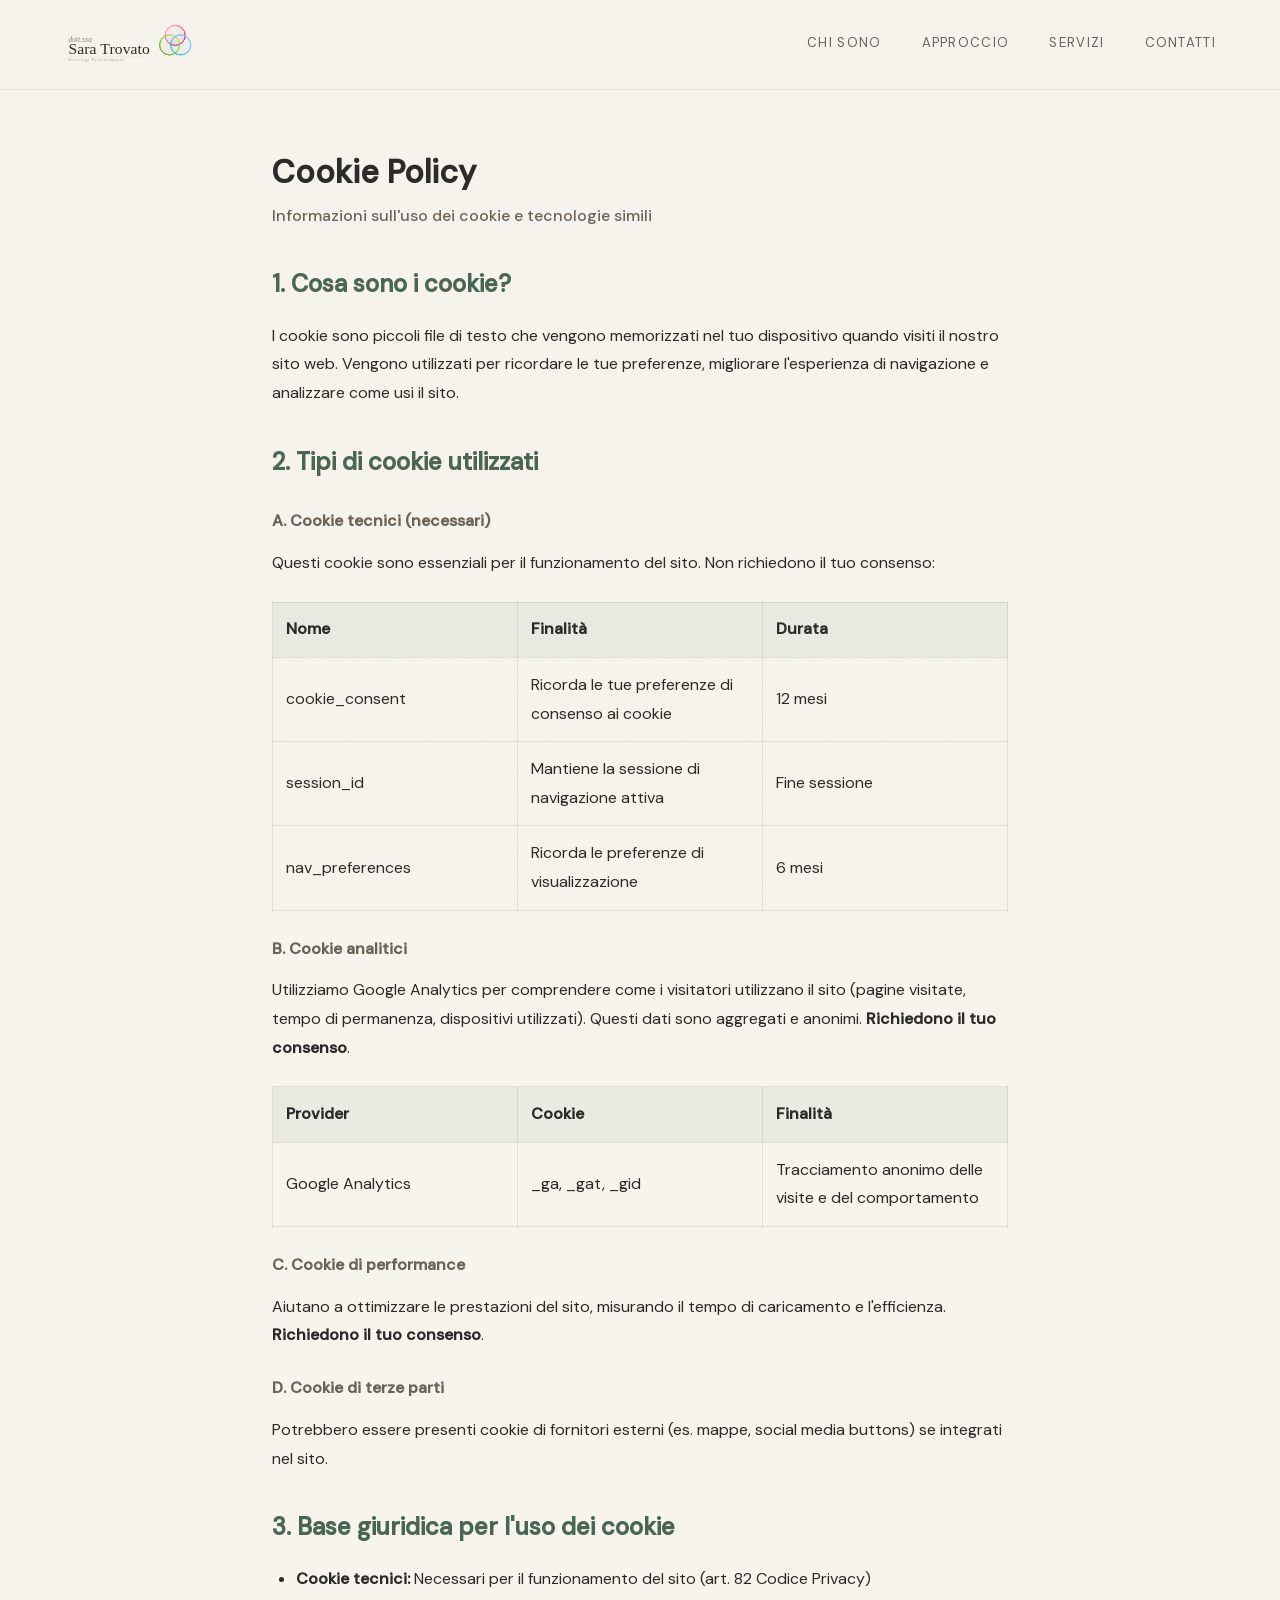
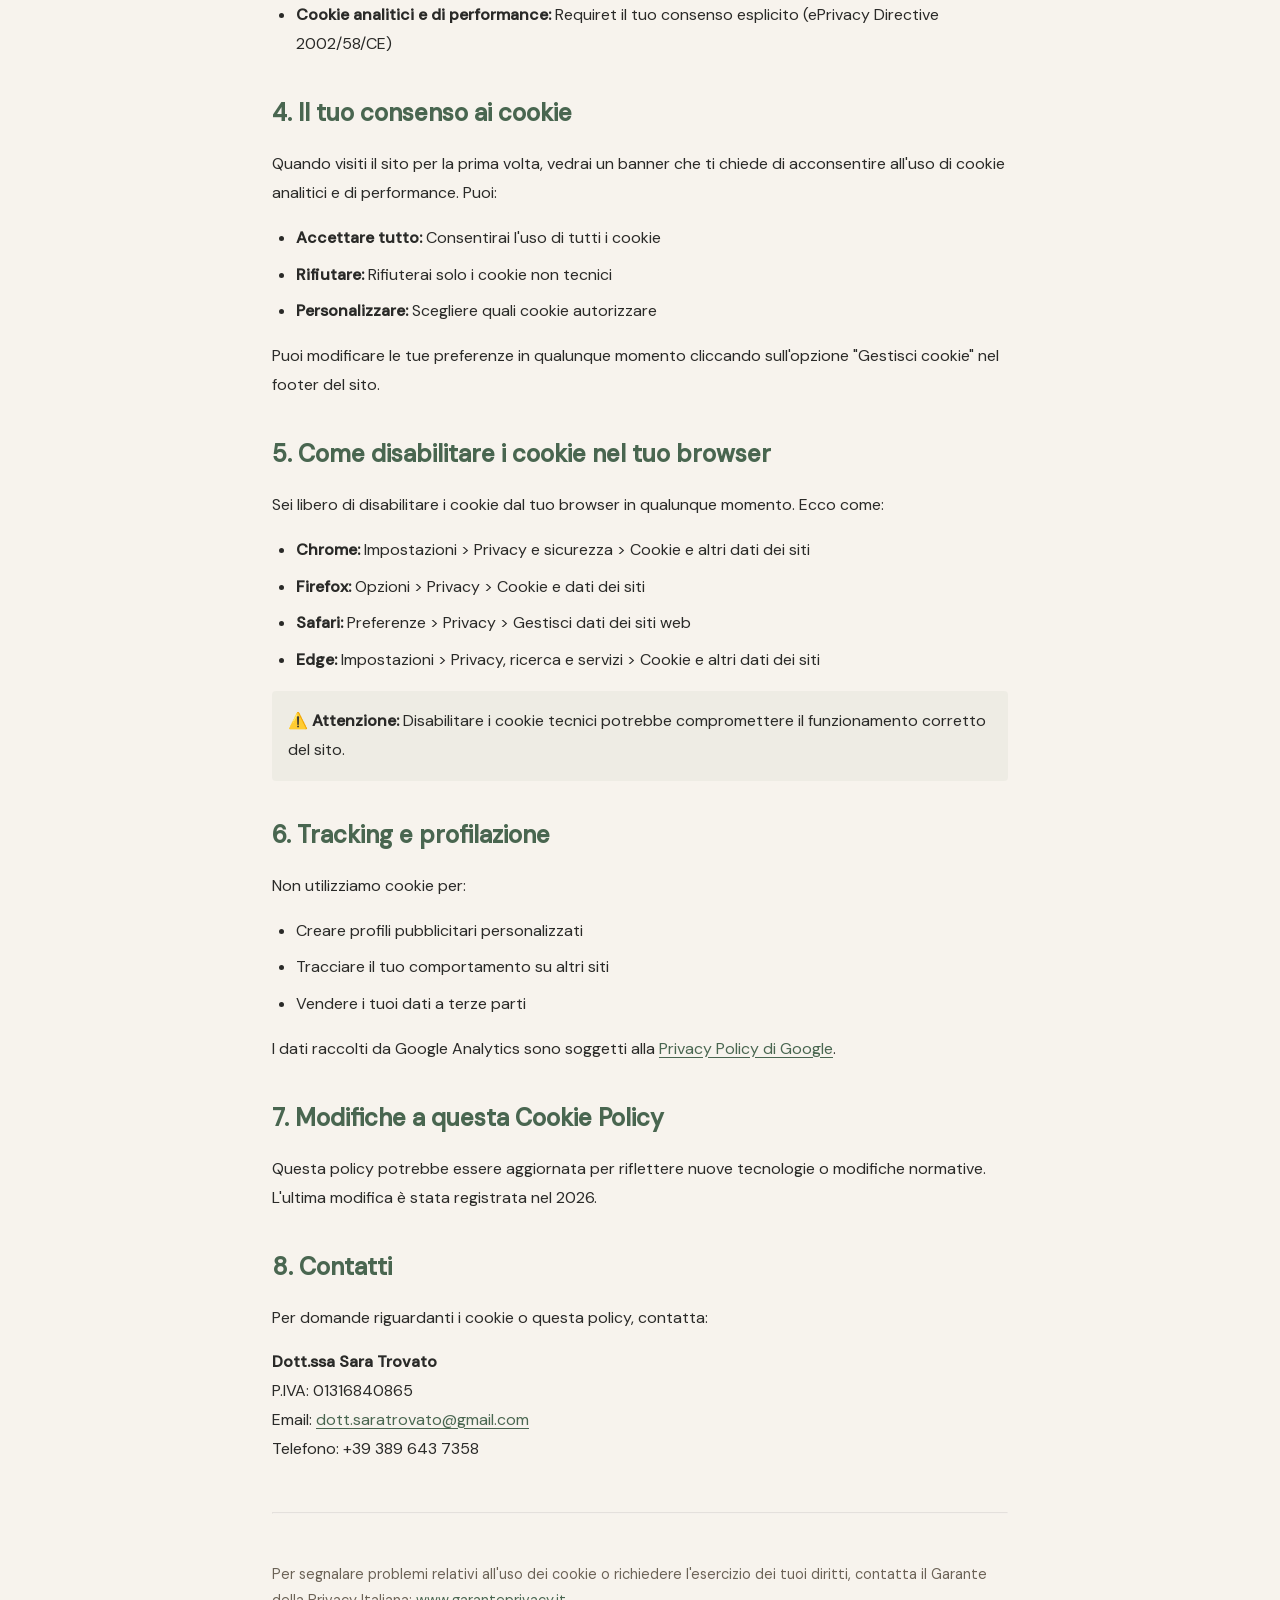
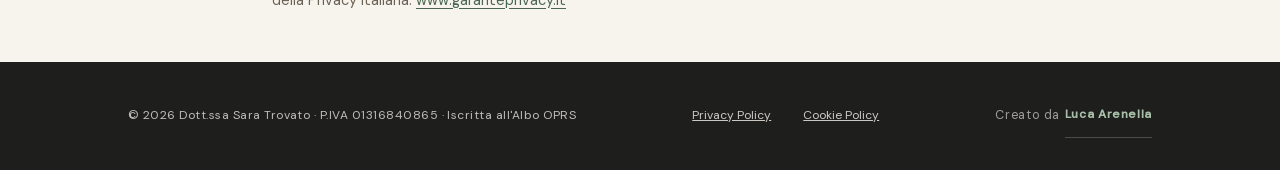
==== commit bf46d767: "Prepare Sara site for direct contact and Pages deployment" ====
--- a/cookie.html
+++ b/cookie.html
@@ -2,14 +2,15 @@
 <html lang="it">
 <head>
   <meta charset="UTF-8" />
+  <meta http-equiv="Content-Security-Policy" content="default-src 'self'; script-src 'self'; style-src 'self' 'unsafe-inline'; img-src 'self' data:; font-src 'self'; connect-src 'none'; frame-src 'none'; object-src 'none'; base-uri 'self'; form-action 'none'" />
+  <meta name="referrer" content="strict-origin-when-cross-origin" />
   <meta name="viewport" content="width=device-width, initial-scale=1.0" />
+  <link rel="canonical" href="https://immacolato.github.io/sara-psy/cookie.html" />
   <title>Cookie Policy — Dott.ssa Sara Trovato</title>
-  <link rel="preconnect" href="https://fonts.googleapis.com" />
-  <link rel="preconnect" href="https://fonts.gstatic.com" crossorigin />
-  <link href="https://fonts.googleapis.com/css2?family=Cormorant+Garamond:ital,wght@0,300;0,400;0,500;0,600;1,300;1,400&family=DM+Sans:wght@300;400;500&display=swap" rel="stylesheet" />
+  <link rel="stylesheet" href="fonts.css" />
   <link rel="stylesheet" href="styles.css" />
   <style>
-    .policy-content { max-width: 800px; margin: 0 auto; padding: 2rem; line-height: 1.8; }
+    .policy-content { max-width: 800px; margin: 0 auto; padding: 9rem 2rem 2rem; line-height: 1.8; }
     .policy-content h2 { margin-top: 2rem; margin-bottom: 1rem; color: var(--sage-dk); }
     .policy-content h3 { margin-top: 1.5rem; margin-bottom: 0.8rem; font-size: 1rem; color: var(--warm-mid); }
     .policy-content p { margin-bottom: 1rem; }
@@ -19,19 +20,41 @@
     .cookie-table th, .cookie-table td { border: 1px solid rgba(122, 148, 128, 0.2); padding: 0.8rem; text-align: left; }
     .cookie-table th { background: rgba(122, 148, 128, 0.1); font-weight: 600; }
   </style>
+  <link rel="icon" type="image/svg+xml" href="img/logo.svg" />
 </head>
 <body>
-  <nav style="margin-bottom: 6rem;">
-    <a class="nav-name" href="index.html">Dott.ssa Sara Trovato</a>
+  <a class="skip-link" href="#main">Vai al contenuto</a>
+  <nav aria-label="Navigazione principale">
+    <a class="nav-name" href="index.html#top">
+      <img src="img/logo.svg" alt="Dott.ssa Sara Trovato — Psicologa Psicoterapeuta" class="nav-logo">
+    </a>
     <ul class="nav-links">
       <li><a href="index.html#chi-sono">Chi sono</a></li>
       <li><a href="index.html#approccio">Approccio</a></li>
       <li><a href="index.html#servizi">Servizi</a></li>
       <li><a href="index.html#contatti">Contatti</a></li>
     </ul>
+    <div class="mobile-nav">
+      <a href="index.html#chi-sono" class="mobile-nav-item">
+        <svg aria-hidden="true" focusable="false" viewBox="0 0 24 24" fill="none" stroke="currentColor" stroke-width="1.5"><circle cx="12" cy="8" r="4"/><path d="M4 20c0-4 3.58-7 8-7s8 3 8 7"/></svg>
+        <span>Chi sono</span>
+      </a>
+      <a href="index.html#approccio" class="mobile-nav-item">
+        <svg aria-hidden="true" focusable="false" viewBox="0 0 24 24" fill="none" stroke="currentColor" stroke-width="1.5"><circle cx="12" cy="12" r="9"/><circle cx="12" cy="12" r="5"/><circle cx="12" cy="12" r="1.5" fill="currentColor" stroke="none"/></svg>
+        <span>Approccio</span>
+      </a>
+      <a href="index.html#servizi" class="mobile-nav-item">
+        <svg aria-hidden="true" focusable="false" viewBox="0 0 24 24" fill="none" stroke="currentColor" stroke-width="1.5"><rect x="3" y="3" width="7" height="7" rx="1"/><rect x="14" y="3" width="7" height="7" rx="1"/><rect x="3" y="14" width="7" height="7" rx="1"/><rect x="14" y="14" width="7" height="7" rx="1"/></svg>
+        <span>Servizi</span>
+      </a>
+      <a href="index.html#contatti" class="mobile-nav-item">
+        <svg aria-hidden="true" focusable="false" viewBox="0 0 24 24" fill="none" stroke="currentColor" stroke-width="1.5"><path d="M21 15a2 2 0 0 1-2 2H7l-4 4V5a2 2 0 0 1 2-2h14a2 2 0 0 1 2 2z"/></svg>
+        <span>Contatti</span>
+      </a>
+    </div>
   </nav>
 
-  <div class="policy-content">
+  <main id="main" class="policy-content" tabindex="-1">
     <h1>Cookie Policy</h1>
     <p style="font-weight: 500; color: var(--warm-mid);">Informazioni sull'uso dei cookie e tecnologie simili</p>
 
@@ -139,7 +162,7 @@
       <li>Vendere i tuoi dati a terze parti</li>
     </ul>
     <p>
-      I dati raccolti da Google Analytics sono soggetti alla <a href="https://policies.google.com/privacy" target="_blank">Privacy Policy di Google</a>.
+      I dati raccolti da Google Analytics sono soggetti alla <a href="https://policies.google.com/privacy" target="_blank" rel="noopener noreferrer">Privacy Policy di Google</a>.
     </p>
 
     <h2>7. Modifiche a questa Cookie Policy</h2>
@@ -161,15 +184,24 @@
     <hr style="margin: 3rem 0; opacity: 0.2;">
 
     <p style="font-size: 0.9rem; color: var(--warm-mid);">
-      Per segnalare problemi relativi all'uso dei cookie o richiedere l'esercizio dei tuoi diritti, contatta il Garante della Privacy Italiana: <a href="https://www.garanteprivacy.it" target="_blank">www.garanteprivacy.it</a>
-    </p>
-  </div>
-
-  <footer style="margin-top: 4rem;">
+      Per segnalare problemi relativi all'uso dei cookie o richiedere l'esercizio dei tuoi diritti, contatta il Garante della Privacy Italiana: <a href="https://www.garanteprivacy.it" target="_blank" rel="noopener noreferrer">www.garanteprivacy.it</a>
+    </p>
+  </main>
+
+  <footer>
     <p>© 2026 Dott.ssa Sara Trovato · P.IVA 01316840865 · Iscritta all'Albo OPRS</p>
-    <p class="footer-credit">Creato da <a href="https://lucaarenella.dev" target="_blank">Luca Arenella</a></p>
+
+    <div class="footer-links">
+      <a href="privacy.html">Privacy Policy</a>
+      <a href="cookie.html">Cookie Policy</a>
+    </div>
+
+    <div class="footer-credit">
+      <span>Creato da</span>
+      <a href="https://www.linkedin.com/in/luca-arenella/" target="_blank" rel="noopener noreferrer">Luca Arenella</a>
+    </div>
   </footer>
 
-  <script src="script.js"></script>
+  <script src="script.js" defer></script>
 </body>
 </html>
--- a/fonts.css
+++ b/fonts.css
@@ -0,0 +1,179 @@
+/* latin-ext */
+@font-face {
+  font-family: 'Cormorant Garamond';
+  font-style: italic;
+  font-weight: 300;
+  font-display: swap;
+  src: url(fonts/cormorant-1.woff2) format('woff2');
+  unicode-range: U+0100-02BA, U+02BD-02C5, U+02C7-02CC, U+02CE-02D7, U+02DD-02FF, U+0304, U+0308, U+0329, U+1D00-1DBF, U+1E00-1E9F, U+1EF2-1EFF, U+2020, U+20A0-20AB, U+20AD-20C0, U+2113, U+2C60-2C7F, U+A720-A7FF;
+}
+
+/* latin */
+@font-face {
+  font-family: 'Cormorant Garamond';
+  font-style: italic;
+  font-weight: 300;
+  font-display: swap;
+  src: url(fonts/cormorant-2.woff2) format('woff2');
+  unicode-range: U+0000-00FF, U+0131, U+0152-0153, U+02BB-02BC, U+02C6, U+02DA, U+02DC, U+0304, U+0308, U+0329, U+2000-206F, U+20AC, U+2122, U+2191, U+2193, U+2212, U+2215, U+FEFF, U+FFFD;
+}
+
+/* latin-ext */
+@font-face {
+  font-family: 'Cormorant Garamond';
+  font-style: italic;
+  font-weight: 400;
+  font-display: swap;
+  src: url(fonts/cormorant-1.woff2) format('woff2');
+  unicode-range: U+0100-02BA, U+02BD-02C5, U+02C7-02CC, U+02CE-02D7, U+02DD-02FF, U+0304, U+0308, U+0329, U+1D00-1DBF, U+1E00-1E9F, U+1EF2-1EFF, U+2020, U+20A0-20AB, U+20AD-20C0, U+2113, U+2C60-2C7F, U+A720-A7FF;
+}
+
+/* latin */
+@font-face {
+  font-family: 'Cormorant Garamond';
+  font-style: italic;
+  font-weight: 400;
+  font-display: swap;
+  src: url(fonts/cormorant-2.woff2) format('woff2');
+  unicode-range: U+0000-00FF, U+0131, U+0152-0153, U+02BB-02BC, U+02C6, U+02DA, U+02DC, U+0304, U+0308, U+0329, U+2000-206F, U+20AC, U+2122, U+2191, U+2193, U+2212, U+2215, U+FEFF, U+FFFD;
+}
+
+/* latin-ext */
+@font-face {
+  font-family: 'Cormorant Garamond';
+  font-style: normal;
+  font-weight: 300;
+  font-display: swap;
+  src: url(fonts/cormorant-3.woff2) format('woff2');
+  unicode-range: U+0100-02BA, U+02BD-02C5, U+02C7-02CC, U+02CE-02D7, U+02DD-02FF, U+0304, U+0308, U+0329, U+1D00-1DBF, U+1E00-1E9F, U+1EF2-1EFF, U+2020, U+20A0-20AB, U+20AD-20C0, U+2113, U+2C60-2C7F, U+A720-A7FF;
+}
+
+/* latin */
+@font-face {
+  font-family: 'Cormorant Garamond';
+  font-style: normal;
+  font-weight: 300;
+  font-display: swap;
+  src: url(fonts/cormorant-4.woff2) format('woff2');
+  unicode-range: U+0000-00FF, U+0131, U+0152-0153, U+02BB-02BC, U+02C6, U+02DA, U+02DC, U+0304, U+0308, U+0329, U+2000-206F, U+20AC, U+2122, U+2191, U+2193, U+2212, U+2215, U+FEFF, U+FFFD;
+}
+
+/* latin-ext */
+@font-face {
+  font-family: 'Cormorant Garamond';
+  font-style: normal;
+  font-weight: 400;
+  font-display: swap;
+  src: url(fonts/cormorant-3.woff2) format('woff2');
+  unicode-range: U+0100-02BA, U+02BD-02C5, U+02C7-02CC, U+02CE-02D7, U+02DD-02FF, U+0304, U+0308, U+0329, U+1D00-1DBF, U+1E00-1E9F, U+1EF2-1EFF, U+2020, U+20A0-20AB, U+20AD-20C0, U+2113, U+2C60-2C7F, U+A720-A7FF;
+}
+
+/* latin */
+@font-face {
+  font-family: 'Cormorant Garamond';
+  font-style: normal;
+  font-weight: 400;
+  font-display: swap;
+  src: url(fonts/cormorant-4.woff2) format('woff2');
+  unicode-range: U+0000-00FF, U+0131, U+0152-0153, U+02BB-02BC, U+02C6, U+02DA, U+02DC, U+0304, U+0308, U+0329, U+2000-206F, U+20AC, U+2122, U+2191, U+2193, U+2212, U+2215, U+FEFF, U+FFFD;
+}
+
+/* latin-ext */
+@font-face {
+  font-family: 'Cormorant Garamond';
+  font-style: normal;
+  font-weight: 500;
+  font-display: swap;
+  src: url(fonts/cormorant-3.woff2) format('woff2');
+  unicode-range: U+0100-02BA, U+02BD-02C5, U+02C7-02CC, U+02CE-02D7, U+02DD-02FF, U+0304, U+0308, U+0329, U+1D00-1DBF, U+1E00-1E9F, U+1EF2-1EFF, U+2020, U+20A0-20AB, U+20AD-20C0, U+2113, U+2C60-2C7F, U+A720-A7FF;
+}
+
+/* latin */
+@font-face {
+  font-family: 'Cormorant Garamond';
+  font-style: normal;
+  font-weight: 500;
+  font-display: swap;
+  src: url(fonts/cormorant-4.woff2) format('woff2');
+  unicode-range: U+0000-00FF, U+0131, U+0152-0153, U+02BB-02BC, U+02C6, U+02DA, U+02DC, U+0304, U+0308, U+0329, U+2000-206F, U+20AC, U+2122, U+2191, U+2193, U+2212, U+2215, U+FEFF, U+FFFD;
+}
+
+/* latin-ext */
+@font-face {
+  font-family: 'Cormorant Garamond';
+  font-style: normal;
+  font-weight: 600;
+  font-display: swap;
+  src: url(fonts/cormorant-3.woff2) format('woff2');
+  unicode-range: U+0100-02BA, U+02BD-02C5, U+02C7-02CC, U+02CE-02D7, U+02DD-02FF, U+0304, U+0308, U+0329, U+1D00-1DBF, U+1E00-1E9F, U+1EF2-1EFF, U+2020, U+20A0-20AB, U+20AD-20C0, U+2113, U+2C60-2C7F, U+A720-A7FF;
+}
+
+/* latin */
+@font-face {
+  font-family: 'Cormorant Garamond';
+  font-style: normal;
+  font-weight: 600;
+  font-display: swap;
+  src: url(fonts/cormorant-4.woff2) format('woff2');
+  unicode-range: U+0000-00FF, U+0131, U+0152-0153, U+02BB-02BC, U+02C6, U+02DA, U+02DC, U+0304, U+0308, U+0329, U+2000-206F, U+20AC, U+2122, U+2191, U+2193, U+2212, U+2215, U+FEFF, U+FFFD;
+}
+
+/* latin-ext */
+@font-face {
+  font-family: 'DM Sans';
+  font-style: normal;
+  font-weight: 300;
+  font-display: swap;
+  src: url(fonts/dm-sans-5.woff2) format('woff2');
+  unicode-range: U+0100-02BA, U+02BD-02C5, U+02C7-02CC, U+02CE-02D7, U+02DD-02FF, U+0304, U+0308, U+0329, U+1D00-1DBF, U+1E00-1E9F, U+1EF2-1EFF, U+2020, U+20A0-20AB, U+20AD-20C0, U+2113, U+2C60-2C7F, U+A720-A7FF;
+}
+
+/* latin */
+@font-face {
+  font-family: 'DM Sans';
+  font-style: normal;
+  font-weight: 300;
+  font-display: swap;
+  src: url(fonts/dm-sans-6.woff2) format('woff2');
+  unicode-range: U+0000-00FF, U+0131, U+0152-0153, U+02BB-02BC, U+02C6, U+02DA, U+02DC, U+0304, U+0308, U+0329, U+2000-206F, U+20AC, U+2122, U+2191, U+2193, U+2212, U+2215, U+FEFF, U+FFFD;
+}
+
+/* latin-ext */
+@font-face {
+  font-family: 'DM Sans';
+  font-style: normal;
+  font-weight: 400;
+  font-display: swap;
+  src: url(fonts/dm-sans-5.woff2) format('woff2');
+  unicode-range: U+0100-02BA, U+02BD-02C5, U+02C7-02CC, U+02CE-02D7, U+02DD-02FF, U+0304, U+0308, U+0329, U+1D00-1DBF, U+1E00-1E9F, U+1EF2-1EFF, U+2020, U+20A0-20AB, U+20AD-20C0, U+2113, U+2C60-2C7F, U+A720-A7FF;
+}
+
+/* latin */
+@font-face {
+  font-family: 'DM Sans';
+  font-style: normal;
+  font-weight: 400;
+  font-display: swap;
+  src: url(fonts/dm-sans-6.woff2) format('woff2');
+  unicode-range: U+0000-00FF, U+0131, U+0152-0153, U+02BB-02BC, U+02C6, U+02DA, U+02DC, U+0304, U+0308, U+0329, U+2000-206F, U+20AC, U+2122, U+2191, U+2193, U+2212, U+2215, U+FEFF, U+FFFD;
+}
+
+/* latin-ext */
+@font-face {
+  font-family: 'DM Sans';
+  font-style: normal;
+  font-weight: 500;
+  font-display: swap;
+  src: url(fonts/dm-sans-5.woff2) format('woff2');
+  unicode-range: U+0100-02BA, U+02BD-02C5, U+02C7-02CC, U+02CE-02D7, U+02DD-02FF, U+0304, U+0308, U+0329, U+1D00-1DBF, U+1E00-1E9F, U+1EF2-1EFF, U+2020, U+20A0-20AB, U+20AD-20C0, U+2113, U+2C60-2C7F, U+A720-A7FF;
+}
+
+/* latin */
+@font-face {
+  font-family: 'DM Sans';
+  font-style: normal;
+  font-weight: 500;
+  font-display: swap;
+  src: url(fonts/dm-sans-6.woff2) format('woff2');
+  unicode-range: U+0000-00FF, U+0131, U+0152-0153, U+02BB-02BC, U+02C6, U+02DA, U+02DC, U+0304, U+0308, U+0329, U+2000-206F, U+20AC, U+2122, U+2191, U+2193, U+2212, U+2215, U+FEFF, U+FFFD;
+}
--- a/styles.css
+++ b/styles.css
@@ -5,9 +5,9 @@
   --ivory:   #EDE8DF;
   --sage:    #7A9480;
   --sage-lt: #A8BEA8;
-  --sage-dk: #5C7A62;
+  --sage-dk: #496650;
   --charcoal:#2A2A28;
-  --warm-mid:#7A7265;
+  --warm-mid:#6B6256;
   --blush:   #C9A98A;
   --white:   #FFFFFF;
 }
@@ -19,7 +19,7 @@
   background: var(--cream);
   color: var(--charcoal);
   line-height: 1.75;
-  overflow-x: hidden;
+  overflow-wrap: anywhere;
 }
 
 /* ─── GRAIN OVERLAY ─── */
@@ -72,7 +72,9 @@
   color: var(--warm-mid);
   text-decoration: none;
   transition: color .25s;
-  padding-bottom: 2px;
+  display: inline-flex;
+  align-items: center;
+  min-height: 44px;
   border-bottom: 1.5px solid transparent;
   transition: color .25s, border-color .25s;
 }
@@ -83,10 +85,8 @@
 }
 
 /* ─── SCROLL OFFSET (fixed navbar) ─── */
-section[id] { scroll-margin-top: 90px; }
-@media (max-width: 640px) {
-  section[id] { scroll-margin-top: 24px; }
-}
+[id] { scroll-margin-top: var(--header-offset, 130px); }
+
 
 /* ─── HERO ─── */
 .hero {
@@ -106,7 +106,7 @@
   font-weight: 400;
   letter-spacing: .2em;
   text-transform: uppercase;
-  color: var(--sage);
+  color: var(--sage-dk);
   margin-bottom: 1.6rem;
 }
 .hero-name {
@@ -167,11 +167,6 @@
   border: none;
   transition: all .25s ease;
 }
-.btn-whatsapp {
-  background: var(--sage);
-  color: var(--white);
-}
-.btn-whatsapp:hover { background: var(--sage-dk); transform: translateY(-2px); box-shadow: 0 6px 20px rgba(92,122,98,.25); }
 .btn-email {
   background: transparent;
   color: var(--charcoal);
@@ -181,7 +176,7 @@
 .btn-tel {
   background: transparent;
   color: var(--warm-mid);
-  border: 1.5px solid var(--ivory);
+  border: 1.5px solid var(--warm-mid);
 }
 .btn-tel:hover { border-color: var(--warm-mid); color: var(--charcoal); }
 
@@ -199,14 +194,14 @@
 
 /* ─── SECTIONS ─── */
 section { padding: 7rem 8rem; }
-section:nth-child(even) { background: var(--ivory); }
+.section-alt { background: var(--ivory); }
 
 .section-label {
   font-size: .75rem;
   font-weight: 500;
   letter-spacing: .22em;
   text-transform: uppercase;
-  color: var(--sage);
+  color: var(--sage-dk);
   margin-bottom: 1.2rem;
   display: flex;
   align-items: center;
@@ -277,7 +272,7 @@
   font-family: 'Cormorant Garamond', serif;
   font-style: italic;
   font-size: .92rem;
-  color: var(--sage);
+  color: var(--sage-dk);
   white-space: nowrap;
   min-width: 40px;
 }
@@ -318,7 +313,7 @@
   border-radius: 12px;
   border-top: 2px solid var(--sage);
 }
-.pillar h4 {
+.pillar h3 {
   font-family: 'Cormorant Garamond', serif;
   font-size: 1.15rem;
   font-weight: 500;
@@ -342,9 +337,9 @@
   transition: border-color .3s, transform .3s;
   cursor: default;
 }
-section:nth-child(even) .area-card { background: var(--white); }
+
 .area-card:hover { border-color: var(--sage); transform: translateY(-4px); }
-.area-card h4 {
+.area-card h3 {
   font-family: 'Cormorant Garamond', serif;
   font-size: 1.1rem;
   font-weight: 500;
@@ -413,7 +408,7 @@
   pointer-events: none;
   transform: translateY(10px);
   transition: opacity .3s, transform .3s;
-  z-index: 999;
+  z-index: 90;
 }
 #scroll-top.visible {
   opacity: 1;
@@ -461,7 +456,7 @@
 }
 .btn-contact-email:hover { border-color: var(--cream); background: rgba(247,243,237,.08); transform: translateY(-2px); }
 .btn-contact-tel {
-  background: var(--sage);
+  background: var(--sage-dk);
   color: var(--white);
   font-size: .88rem;
   padding: 1rem 2.2rem;
@@ -473,7 +468,7 @@
   gap: 3rem;
   font-size: .82rem;
   font-weight: 300;
-  color: rgba(247,243,237,.45);
+  color: rgba(247,243,237,.75);
 }
 .contact-info span { display: flex; align-items: center; gap: .5rem; }
 
@@ -485,8 +480,8 @@
   justify-content: space-between;
   align-items: center;
 }
-footer p { font-size: .75rem; color: rgba(247,243,237,.3); letter-spacing: .04em; }
-footer a { color: rgba(247,243,237,.4); text-decoration: none; font-size: .75rem; }
+footer p { font-size: .75rem; color: rgba(247,243,237,.75); letter-spacing: .04em; }
+footer a { color: rgba(247,243,237,.8); text-decoration: none; font-size: .75rem; }
 footer a:hover { color: var(--sage-lt); }
 .footer-credit {
   font-size: .78rem;
@@ -513,30 +508,6 @@
   border-bottom-color: var(--sage);
 }
 
-/* ─── FLOATING CONTACT BUTTONS ─── */
-.floating-contacts {
-  position: fixed;
-  right: 1.6rem;
-  bottom: 2.5rem;
-  z-index: 200;
-  display: flex;
-  flex-direction: column;
-  gap: .75rem;
-}
-.float-btn {
-  width: 48px; height: 48px;
-  border-radius: 50%;
-  display: flex; align-items: center; justify-content: center;
-  text-decoration: none;
-  box-shadow: 0 4px 16px rgba(0,0,0,.18);
-  transition: transform .25s, box-shadow .25s;
-}
-.float-btn:hover { transform: scale(1.1); box-shadow: 0 6px 22px rgba(0,0,0,.24); }
-.float-btn svg { width: 20px; height: 20px; stroke: #fff; fill: none; stroke-width: 2; stroke-linecap: round; stroke-linejoin: round; }
-.float-wa  { background: #25D366; }
-.float-tel { background: var(--sage-dk); }
-.float-mail{ background: var(--blush); }
-
 /* ─── CONTATTI GRID ─── */
 .contatti-grid {
   display: grid;
@@ -574,7 +545,7 @@
 .info-row:last-child { border-bottom: none; }
 .info-row svg { width:16px;height:16px;stroke:var(--sage-lt);fill:none;stroke-width:2;stroke-linecap:round;stroke-linejoin:round;flex-shrink:0;margin-top:4px; }
 .info-row-text { display: flex; flex-direction: column; text-align: left; }
-.info-row-label { font-size: .7rem; letter-spacing: .16em; text-transform: uppercase; color: rgba(247,243,237,.35); margin-bottom: .3rem; }
+.info-row-label { font-size: .7rem; letter-spacing: .16em; text-transform: uppercase; color: rgba(247,243,237,.75); margin-bottom: .3rem; }
 .info-row-value { font-size: .9rem; font-weight: 300; color: rgba(247,243,237,.8); transition: color .2s; line-height: 1.5; }
 a.info-row:hover .info-row-value { color: var(--sage-lt); }
 
@@ -584,88 +555,15 @@
   overflow: hidden;
   border: 1px solid rgba(247,243,237,.1);
 }
-.map-wrap iframe { display: block; width: 100%; height: 200px; border: none; filter: grayscale(30%) contrast(1.05); }
 .map-label {
   font-size: .7rem; letter-spacing: .16em; text-transform: uppercase;
-  color: rgba(247,243,237,.35); margin-bottom: .8rem;
+  color: rgba(247,243,237,.75); margin-bottom: .8rem;
   display: flex; align-items: center; gap: .5rem;
 }
 .map-label svg { width:12px;height:12px;stroke:var(--sage-lt);fill:none;stroke-width:2;stroke-linecap:round;stroke-linejoin:round; }
-
-/* ─── FORM ─── */
-.contatti-form-card {
-  background: rgba(255,255,255,.05);
-  border: 1px solid rgba(247,243,237,.1);
-  border-radius: 12px;
-  padding: 2.5rem;
-}
-.contatti-form-card h3 {
-  font-family: 'Cormorant Garamond', serif;
-  font-size: 1.25rem;
-  font-weight: 400;
-  color: var(--cream);
-  margin-bottom: .5rem;
-  display: flex; align-items: center; gap: .7rem;
-}
-.contatti-form-card h3 svg { width:18px;height:18px;stroke:var(--sage-lt);fill:none;stroke-width:2;stroke-linecap:round;stroke-linejoin:round; }
-.form-sub { font-size:.85rem;font-weight:300;color:rgba(247,243,237,.45);margin-bottom:2rem;line-height:1.6; }
-.form-field { margin-bottom: 1.2rem; }
-.form-field label { display:block;font-size:.72rem;letter-spacing:.15em;text-transform:uppercase;color:rgba(247,243,237,.45);margin-bottom:.5rem; }
-.form-field input,
-.form-field textarea,
-.form-field select {
-  width: 100%;
-  background: rgba(255,255,255,.06);
-  border: 1px solid rgba(247,243,237,.15);
-  border-radius: 8px;
-  padding: .85rem 1rem;
-  font-family: 'DM Sans', sans-serif;
-  font-size: .9rem;
-  font-weight: 300;
-  color: var(--cream);
-  outline: none;
-  transition: border-color .25s, background .25s;
-  -webkit-appearance: none;
-}
-.form-field input::placeholder,
-.form-field textarea::placeholder { color: rgba(247,243,237,.25); }
-.form-field input:focus,
-.form-field textarea:focus { border-color: var(--sage); background: rgba(122,148,128,.08); }
-.form-field textarea { resize: vertical; min-height: 130px; }
-.form-row { display: grid; grid-template-columns: 1fr 1fr; gap: 1.2rem; }
-.btn-submit {
-  width: 100%;
-  background: var(--sage);
-  color: var(--white);
-  border: none;
-  border-radius: 8px;
-  padding: 1rem;
-  font-family: 'DM Sans', sans-serif;
-  font-size: .82rem;
-  font-weight: 500;
-  letter-spacing: .1em;
-  text-transform: uppercase;
-  cursor: pointer;
-  transition: background .25s, transform .2s;
-  display: flex; align-items: center; justify-content: center; gap: .6rem;
-  margin-top: .5rem;
-}
-.btn-submit svg { width:16px;height:16px;stroke:#fff;fill:none;stroke-width:2;stroke-linecap:round;stroke-linejoin:round; }
-.btn-submit:hover { background: var(--sage-dk); transform: translateY(-2px); }
-.form-privacy { font-size:.73rem;font-weight:300;color:rgba(247,243,237,.3);text-align:center;margin-top:1rem;line-height:1.6; }
-.form-success {
-  display: none;
-  text-align: center;
-  padding: 2rem;
-  font-family: 'Cormorant Garamond', serif;
-  font-style: italic;
-  font-size: 1.15rem;
-  color: var(--sage-lt);
-}
 
 @media (max-width: 1024px) {
   .contatti-grid { grid-template-columns: 1fr; gap: 2rem; }
-  .form-row { grid-template-columns: 1fr; }
 }
 
 /* ─── ICON SVG ─── */
@@ -741,19 +639,83 @@
   .mobile-nav-item.active span { color: var(--sage-dk); font-weight: 500; }
   .mobile-nav-item:active svg { color: var(--sage-dk); }
   #scroll-top { bottom: 2rem; }
-  .floating-contacts { bottom: 2.5rem; }
 }
 
 /* ─── FADE-IN ANIMATION ─── */
-.reveal {
+.reveal-ready {
   opacity: 0;
   transform: translateY(24px);
   transition: opacity .7s ease, transform .7s ease;
 }
-.reveal.visible {
+.reveal-ready.visible {
   opacity: 1;
   transform: translateY(0);
 }
 .reveal-d1 { transition-delay: .1s; }
 .reveal-d2 { transition-delay: .2s; }
 .reveal-d3 { transition-delay: .3s; }
+
+/* Shared accessibility and direct-contact layout. */
+[hidden] { display: none !important; }
+:focus-visible { outline: 3px solid var(--sage-dk); outline-offset: 4px; }
+#contatti :focus-visible, footer :focus-visible { outline-color: var(--cream); }
+.skip-link {
+  position: fixed; top: .5rem; left: .5rem; z-index: 110;
+  background: var(--charcoal); color: var(--white); padding: .7rem 1rem;
+  transform: translateY(-150%);
+}
+.skip-link:focus { transform: none; outline-color: var(--cream); }
+.sr-only {
+  position: absolute; width: 1px; height: 1px; padding: 0; margin: -1px;
+  overflow: hidden; clip-path: inset(50%); white-space: nowrap; border: 0;
+}
+
+.hero-visual picture { display: block; width: 100%; height: 100%; }
+.btn-primary { background: var(--sage-dk); color: var(--white); }
+.btn-primary:hover { background: var(--charcoal); }
+.hero-cta .btn-primary { flex-basis: 100%; }
+.hero-cta .btn { min-height: 44px; }
+.nav-name { color: var(--charcoal); }
+.footer-links { display: flex; flex-wrap: wrap; justify-content: center; gap: .5rem 2rem; }
+footer a { display: inline-flex; align-items: center; min-height: 44px; text-decoration: underline; }
+.contatti-grid > *, .chi-sono-grid > *, .info-row-text { min-width: 0; }
+.contatti-direct-card {
+  background: rgba(255,255,255,.05); border: 1px solid rgba(247,243,237,.3);
+  border-radius: 12px; padding: 2.5rem; text-align: left; color: var(--cream);
+}
+.contatti-direct-card h3 {
+  font-family: 'Cormorant Garamond', serif; font-size: 1.7rem;
+  font-weight: 500; line-height: 1.3; margin-bottom: 1rem;
+}
+.direct-contact-buttons { display: flex; flex-wrap: wrap; gap: .8rem; margin: 1.5rem 0; }
+.direct-contact-buttons .btn { width: 100%; min-height: 44px; }
+.contact-note { font-size: .9rem; color: rgba(247,243,237,.8); margin-top: 1rem; }
+.contact-note a, .map-link a { color: var(--cream); text-underline-offset: .2em; }
+.map-link { padding: 1.2rem; text-align: left; }
+.map-link a { display: inline-flex; align-items: center; min-height: 44px; }
+.policy-content { overflow-wrap: anywhere; }
+.policy-content a { color: var(--sage-dk); text-underline-offset: .2em; }
+.cookie-table { table-layout: fixed; }
+.cookie-table th, .cookie-table td { overflow-wrap: anywhere; }
+
+@media (max-width: 1024px) {
+  nav.scrolled { padding: .9rem 2.5rem; }
+}
+@media (max-width: 640px) {
+  nav, nav.scrolled { padding: .6rem 1rem; flex-wrap: wrap; gap: .3rem; }
+  .nav-name { width: 100%; justify-content: center; }
+  .nav-logo, nav.scrolled .nav-logo { height: 38px; margin: 0; }
+  .mobile-nav { width: 100%; justify-content: space-between; gap: 0; }
+  .mobile-nav-item { padding: .35rem .2rem; }
+  .mobile-nav-item span { font-family: 'DM Sans', sans-serif; font-size: .75rem; letter-spacing: 0; text-transform: none; }
+  .mobile-nav-item svg { width: 16px; height: 16px; color: var(--sage-dk); }
+  .hero-text { padding-top: 9rem; }
+  .contatti-info-card, .contatti-direct-card { padding: 1.5rem; }
+  .policy-content { padding-top: 10rem; }
+  #scroll-top { display: none; }
+}
+@media (prefers-reduced-motion: reduce) {
+  html { scroll-behavior: auto; }
+  *, *::before, *::after { animation: none !important; transition: none !important; }
+  .reveal-ready { opacity: 1; transform: none; }
+}
